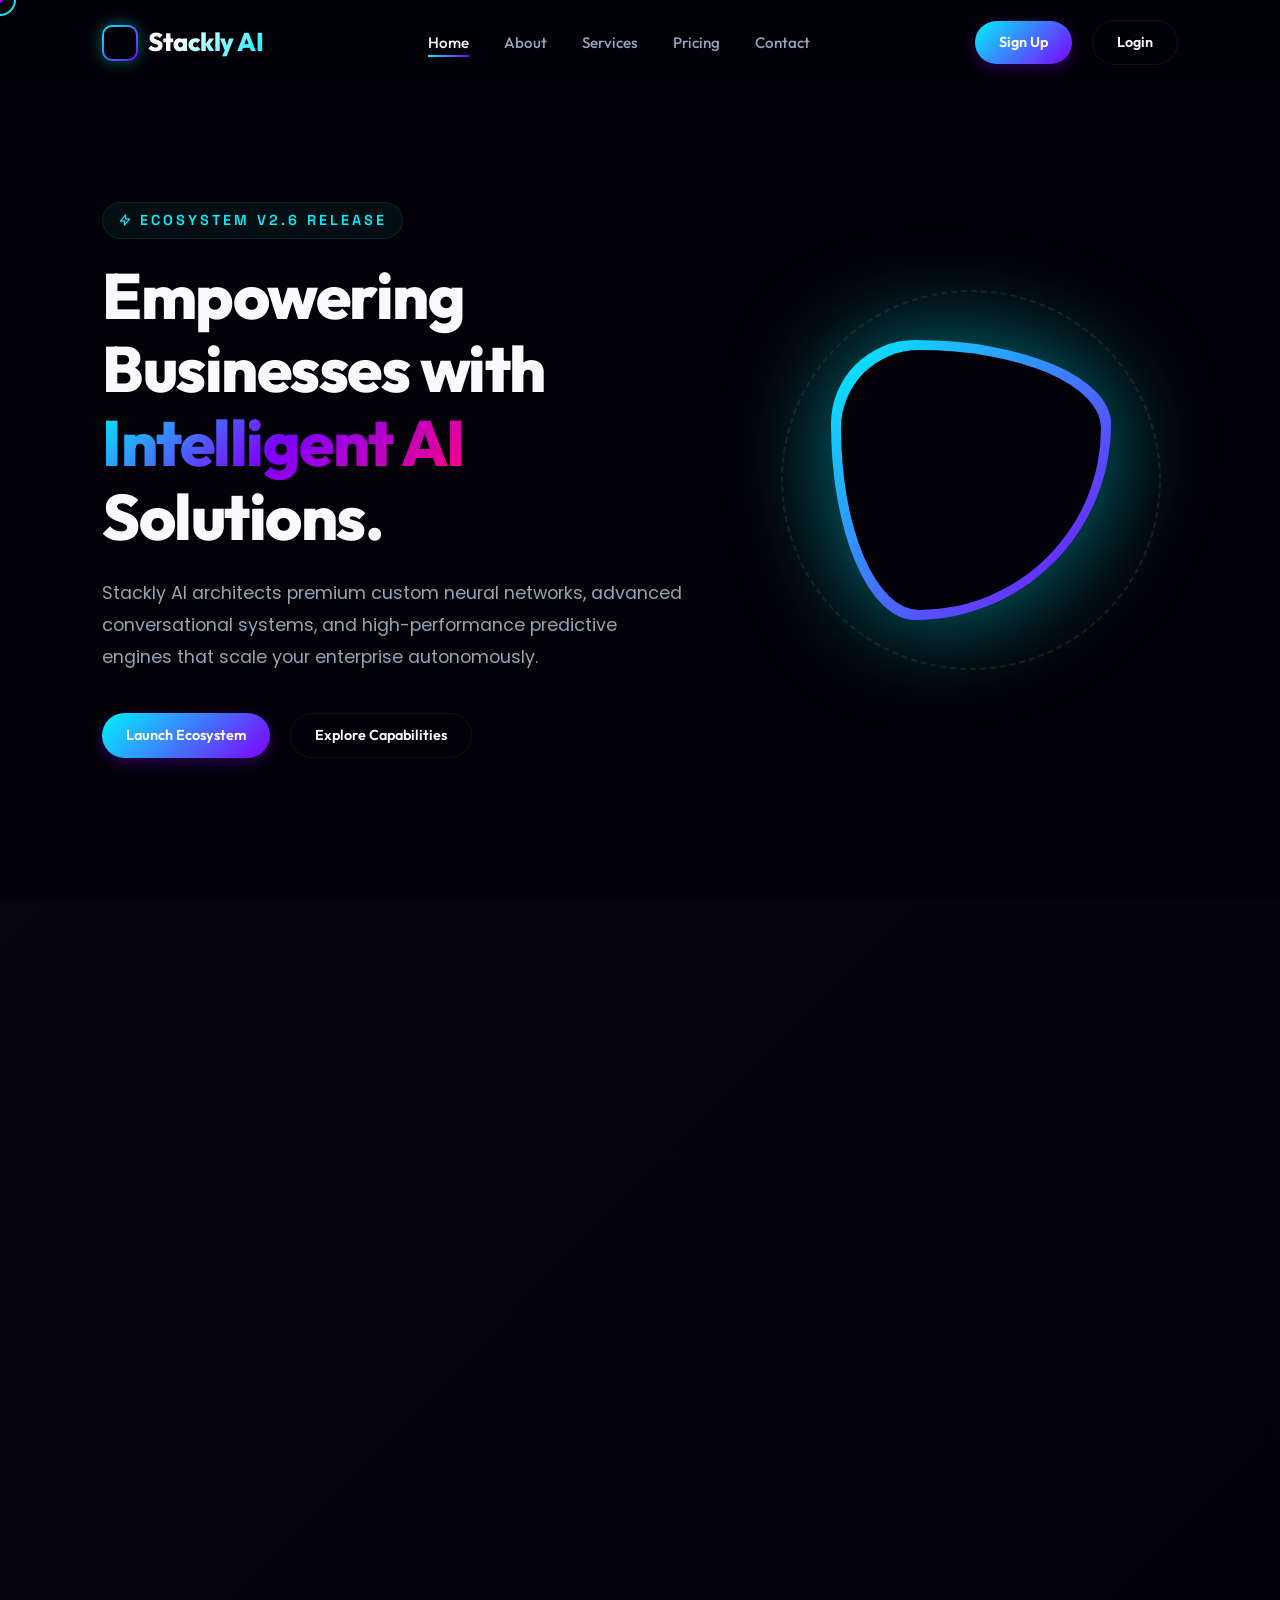
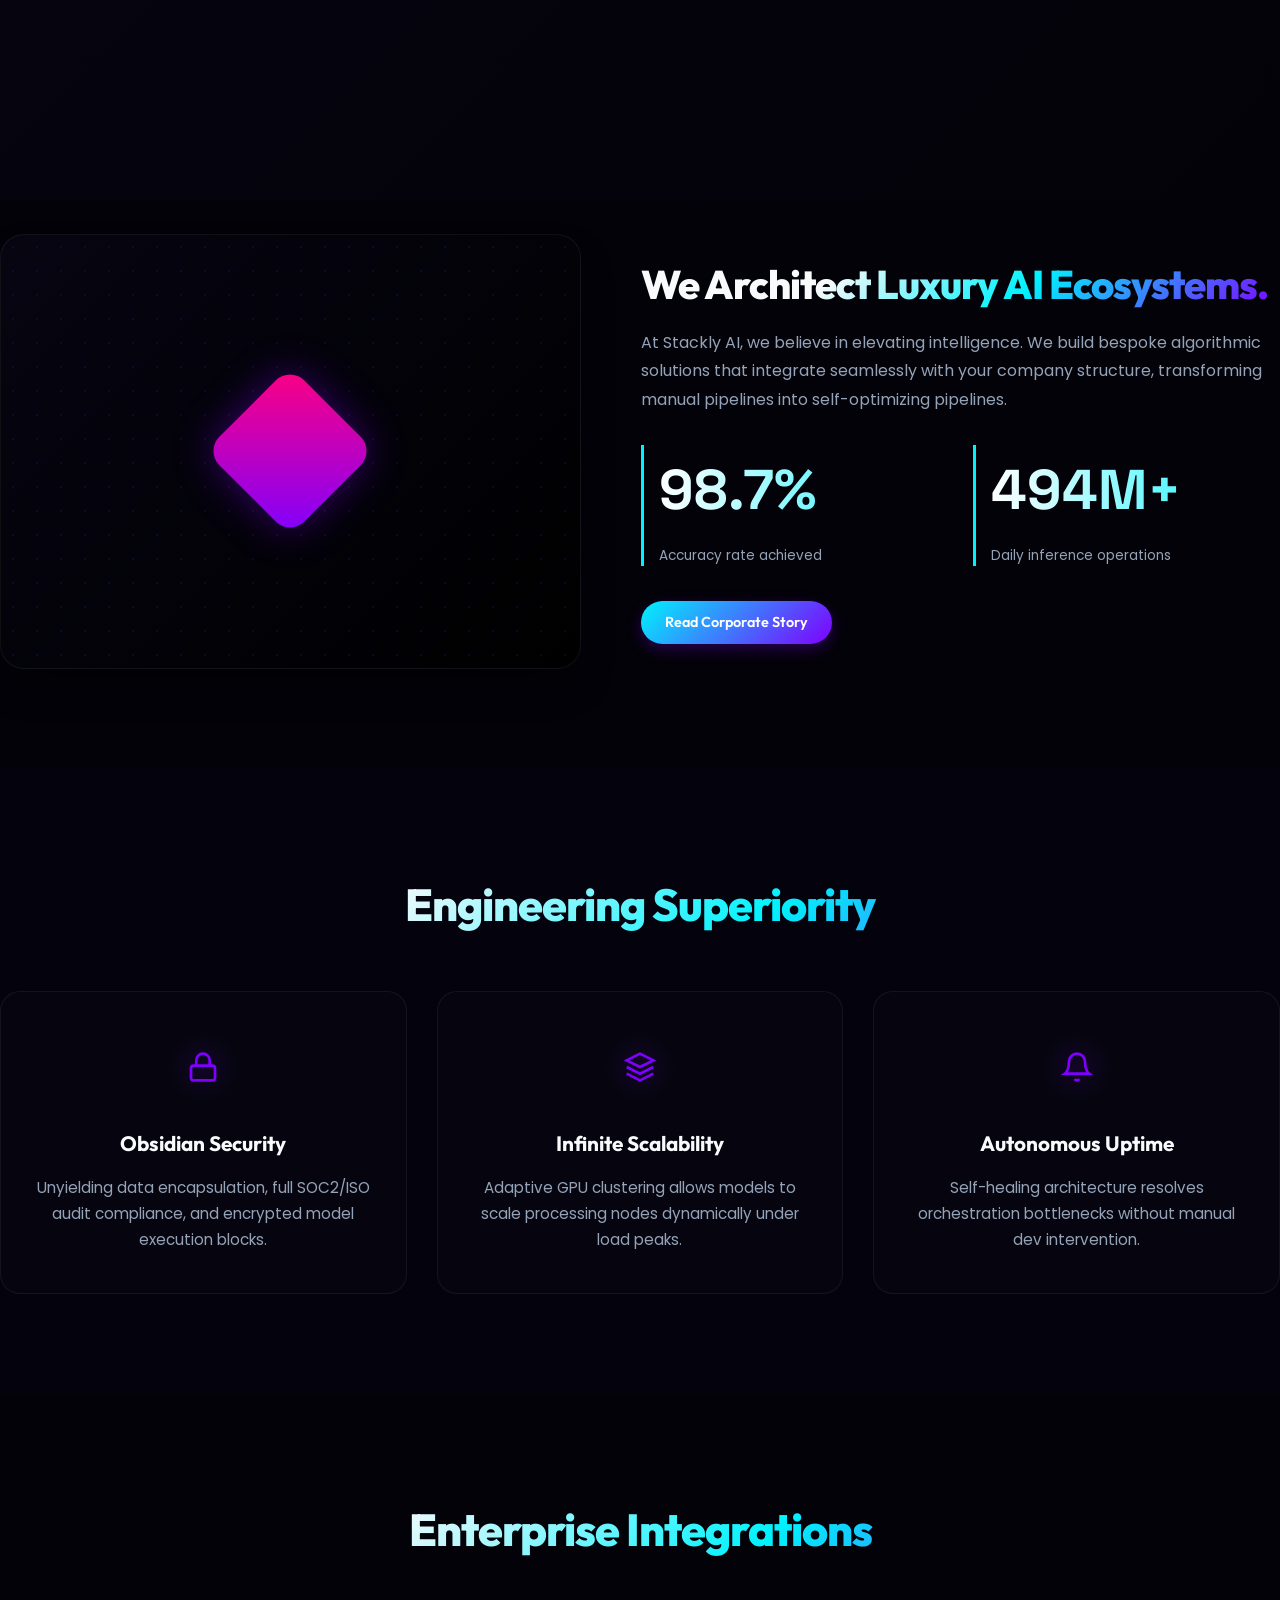
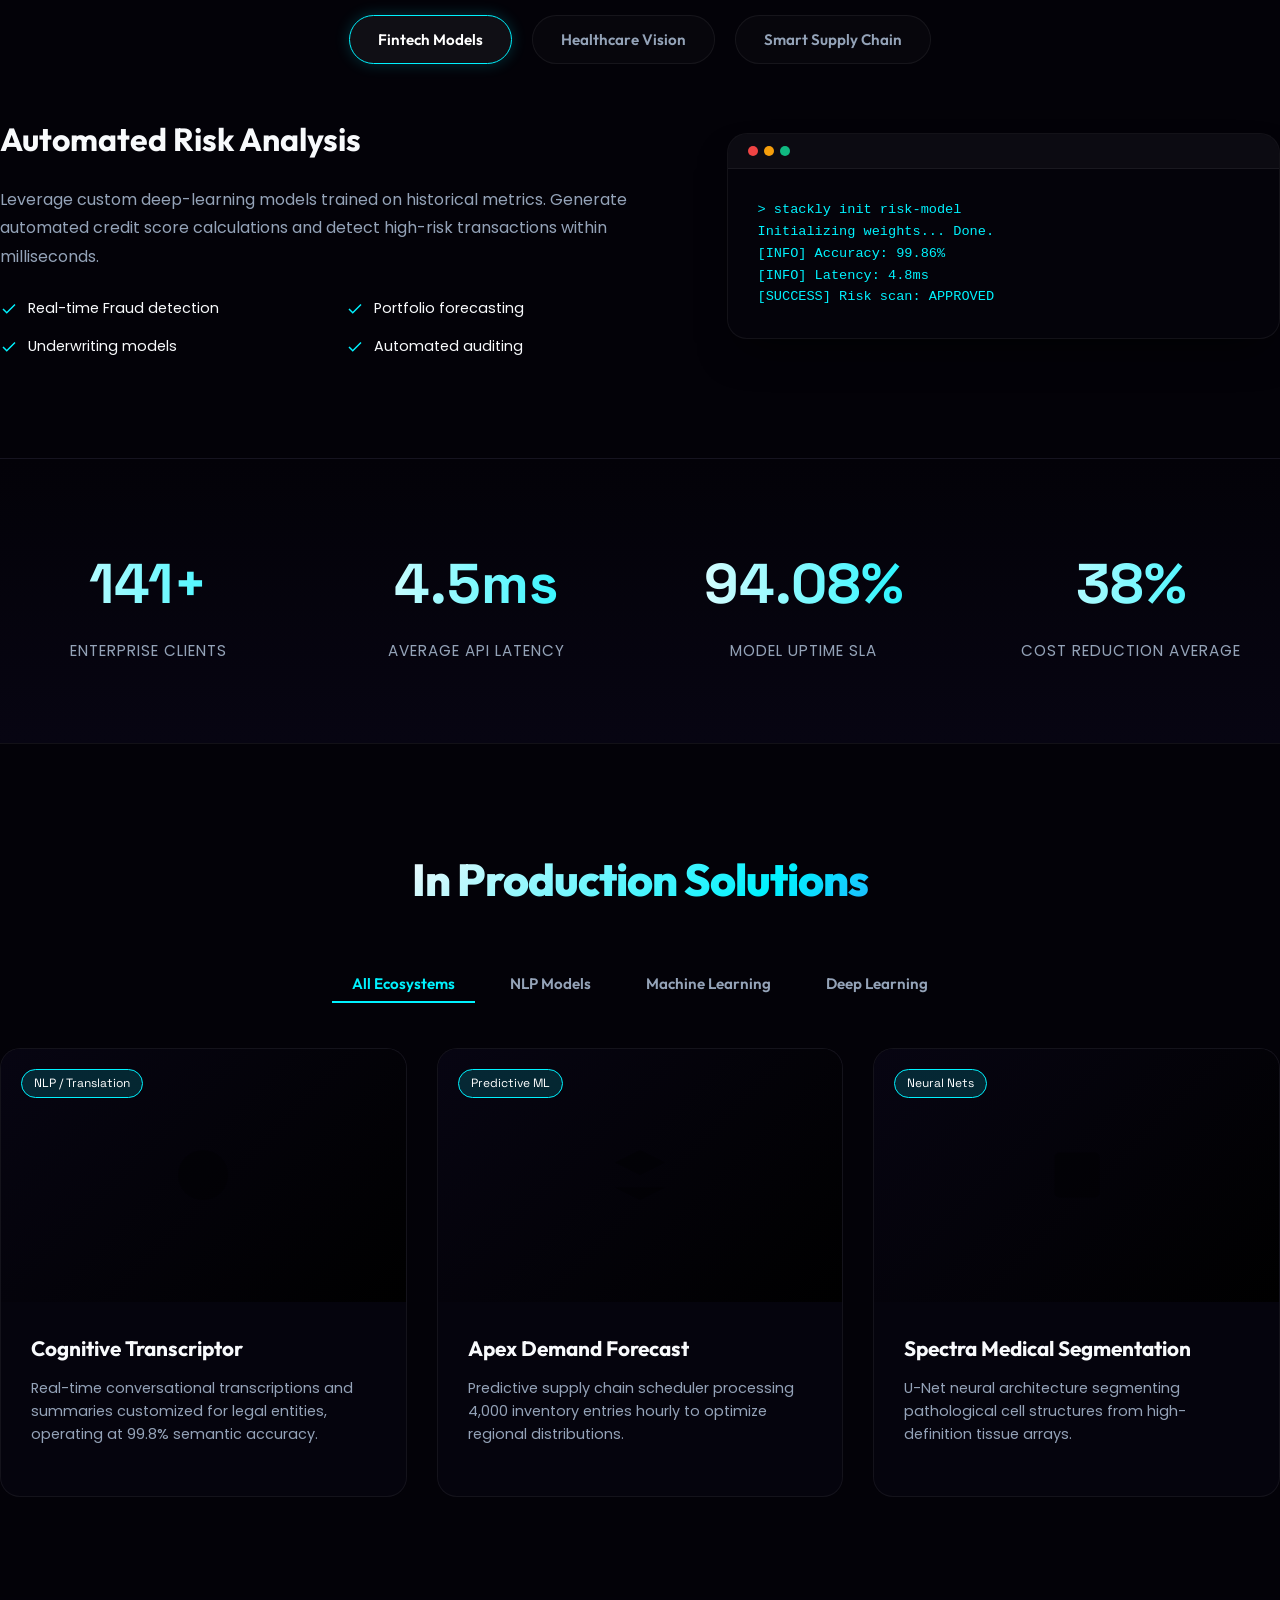
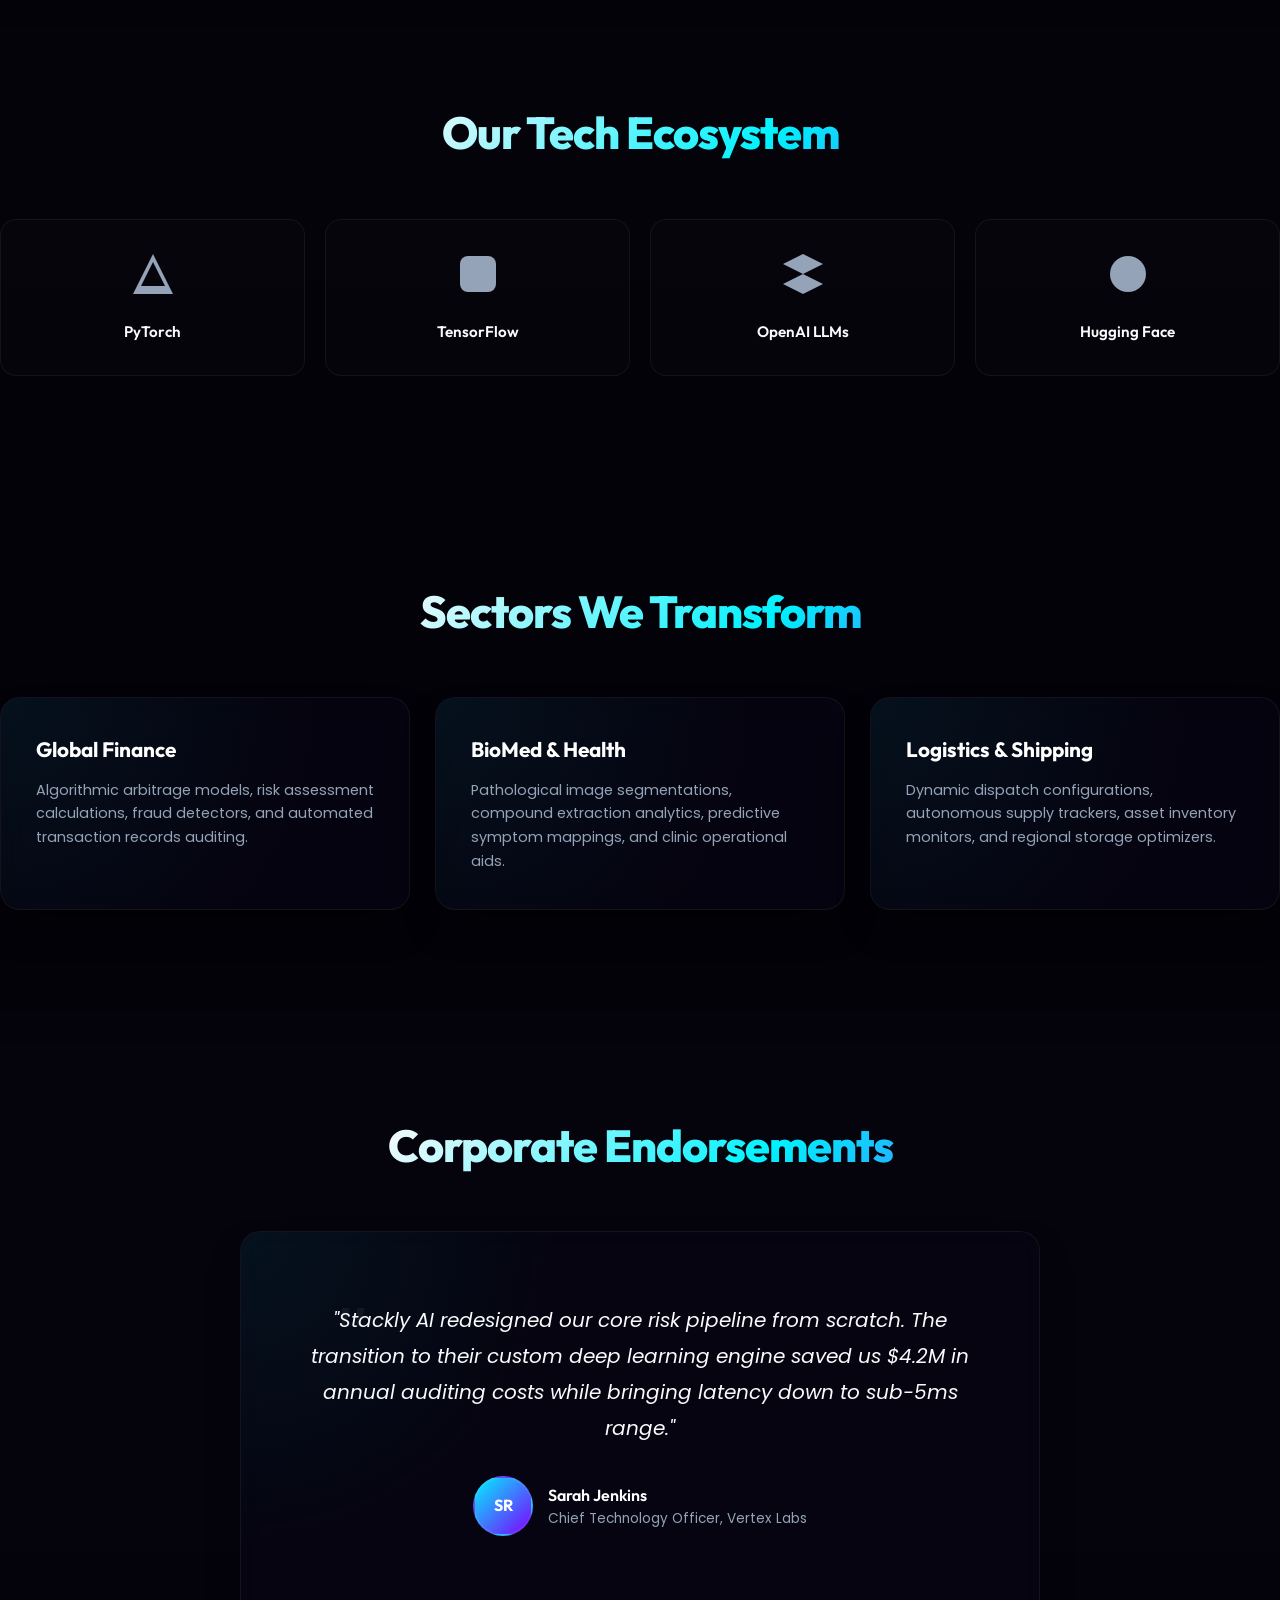
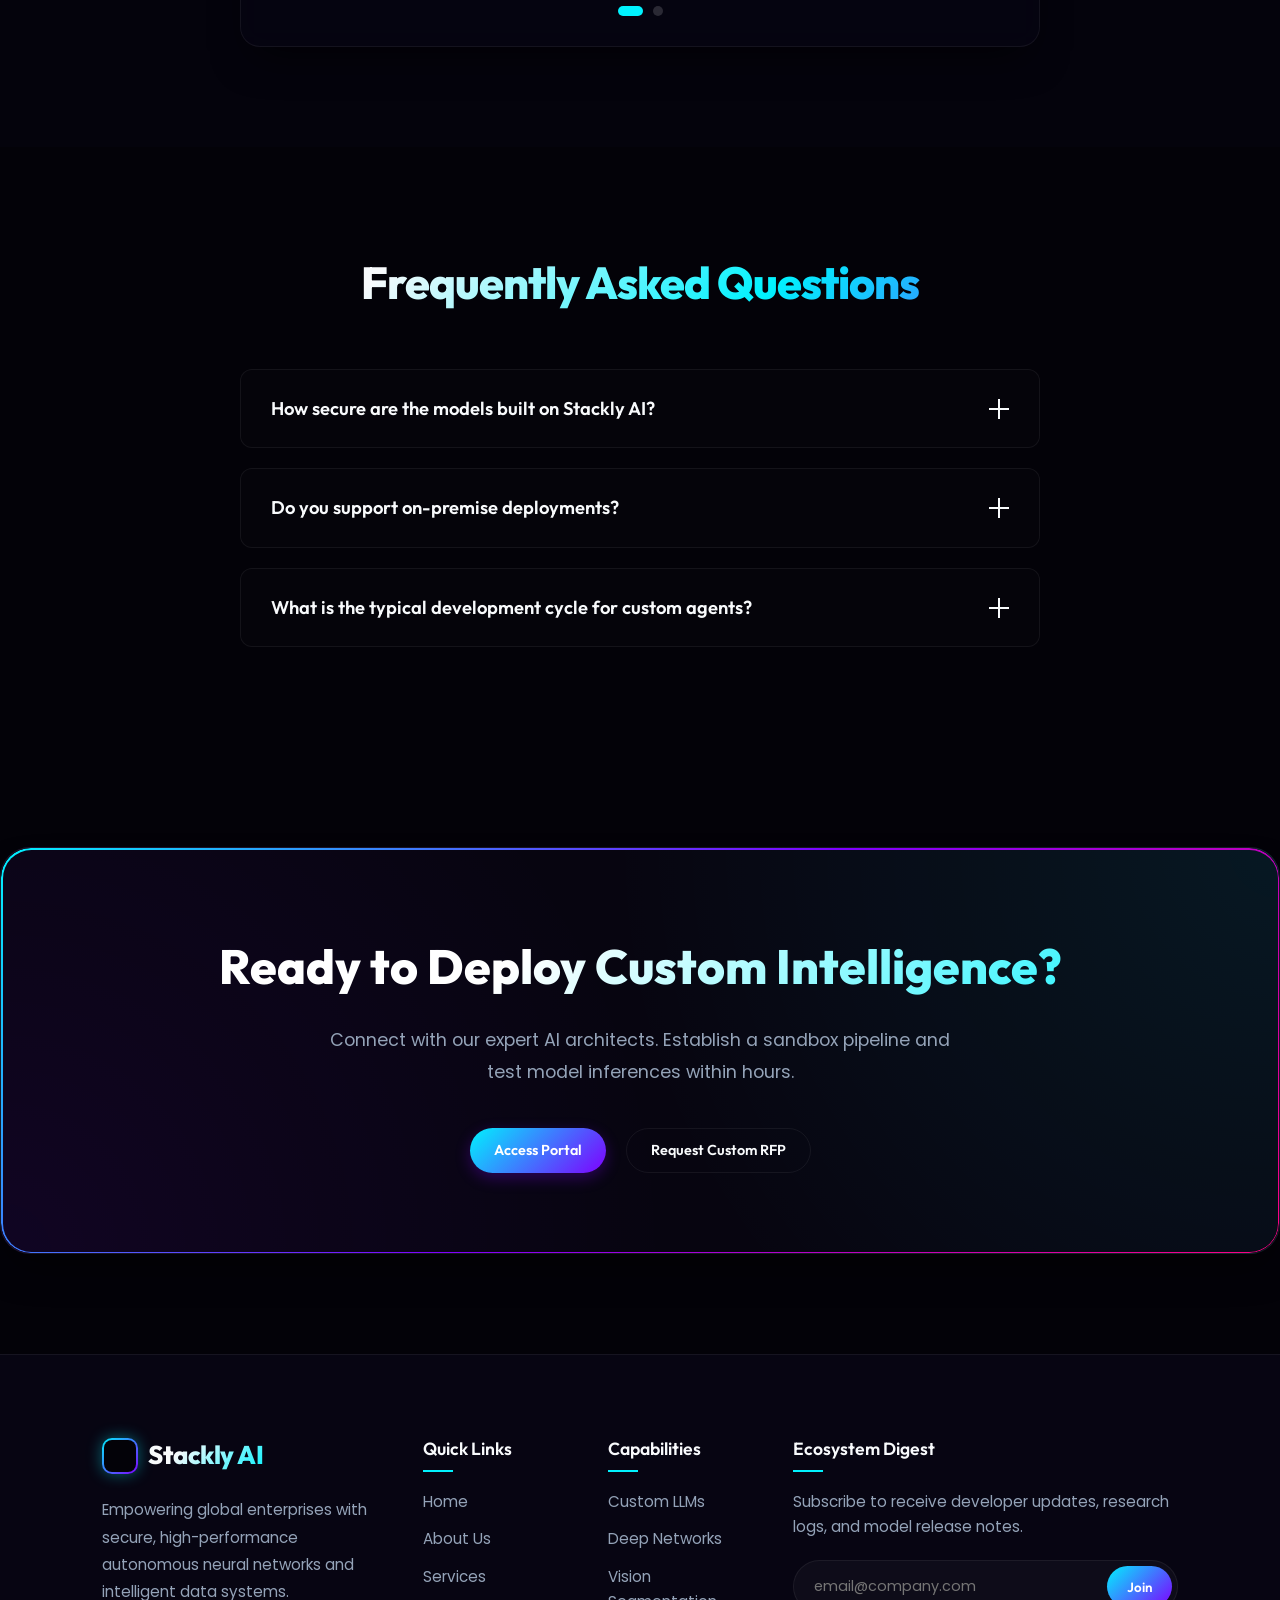
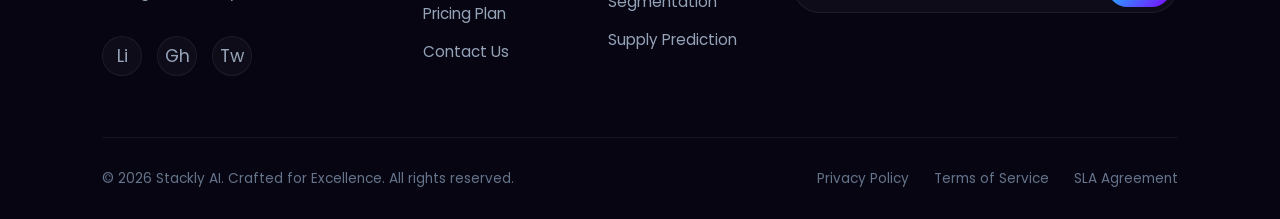
==== index.html @ 89d1e02f "first commit" ====
<!DOCTYPE html>
<html lang="en">
<head>
    <meta charset="UTF-8">
    <meta name="viewport" content="width=device-width, initial-scale=1.0">
    <title>Stackly AI | Empowering Businesses with Intelligent AI Solutions</title>
    
    <!-- SEO Optimization Meta Tags -->
    <meta name="description" content="Stackly AI is a world-class luxury AI agency delivering deep learning, custom chatbots, and neural network automations for modern enterprises.">
    <meta name="keywords" content="AI Agency, Machine Learning, Deep Learning, Natural Language Processing, Computer Vision, Stackly AI">
    <meta name="author" content="Stackly AI Team">
    
    <!-- Open Graph Metadata -->
    <meta property="og:title" content="Stackly AI | Premium AI Solutions">
    <meta property="og:description" content="Discover Awwwards-quality autonomous neural network automation and advanced predictive analytics.">
    <meta property="og:image" content="assets/webp/hero-bg.webp">
    <meta property="og:url" content="index.html">
    <meta property="og:type" content="website">

    <!-- Twitter Card Metadata -->
    <meta name="twitter:card" content="summary_large_image">
    <meta name="twitter:title" content="Stackly AI | Luxury AI Integrations">
    <meta name="twitter:description" content="Empowering Businesses with Intelligent AI Solutions.">
    
    <!-- Stylesheets -->
    <link rel="stylesheet" href="assets/css/global.css">
    <link rel="stylesheet" href="assets/css/home.css">
</head>
<body>

    <!-- Scroll Progress Indicator -->
    <div class="scroll-progress-bar"></div>

    <!-- Page Loading Animation Screen -->
    <div class="loader-wrapper">
        <div class="loader">
            <div class="loader-ring"></div>
            <div class="loader-ring"></div>
            <div class="loader-ring"></div>
        </div>
        <div class="loader-text">STACKLY.AI</div>
    </div>

    <!-- Page Transition Sliding Overlay -->
    <div class="page-transition-overlay"></div>

    <!-- Custom Glowing Cursor -->
    <div class="custom-cursor"></div>
    <div class="custom-cursor-dot"></div>

    <!-- Ambient particles backdrop -->
    <canvas id="particles-canvas"></canvas>
    <div class="bg-mesh">
        <div class="ambient-blob ambient-blob-1"></div>
        <div class="ambient-blob ambient-blob-2"></div>
        <div class="ambient-blob ambient-blob-3"></div>
    </div>

    <!-- Navigation Header -->
    <header class="navbar">
        <a href="index.html" class="nav-logo">
            <div class="logo-icon">
                <svg viewBox="0 0 24 24">
                    <path d="M12 2L2 7l10 5 10-5-10-5zM2 17l10 5 10-5M2 12l10 5 10-5"/>
                </svg>
            </div>
            <span>Stackly AI</span>
        </a>
        <button class="hamburger" aria-label="Toggle Navigation menu">
            <span></span><span></span><span></span><span></span>
        </button>
        <ul class="nav-links">
            <li><a href="index.html" class="active">Home</a></li>
            <li><a href="about.html">About</a></li>
            <li><a href="services.html">Services</a></li>
            <li><a href="pricing.html">Pricing</a></li>
            <li><a href="contact.html">Contact</a></li>
            <li class="nav-actions-mobile">
                <a href="signup.html" class="btn-premium glow">Sign Up</a>
                <a href="login.html" class="btn-premium ghost">Login</a>
            </li>
        </ul>
        <div class="nav-actions">
            <a href="signup.html" class="btn-premium glow">Sign Up</a>
            <a href="login.html" class="btn-premium ghost">Login</a>
        </div>
    </header>

    <!-- SECTION 1: HERO -->
    <section class="hero-section container-width" id="hero">
        <div class="hero-grid">
            <div class="hero-content reveal-left">
                <div class="hero-tagline">
                    <svg style="width: 14px; height: 14px;" fill="none" stroke="currentColor" viewBox="0 0 24 24"><path stroke-linecap="round" stroke-linejoin="round" stroke-width="2" d="M13 10V3L4 14h7v7l9-11h-7z"/></svg>
                    Ecosystem V2.6 Release
                </div>
                <h1 class="hero-title">
                    Empowering Businesses with <span>Intelligent AI</span> Solutions.
                </h1>
                <p class="hero-desc">
                    Stackly AI architects premium custom neural networks, advanced conversational systems, and high-performance predictive engines that scale your enterprise autonomously.
                </p>
                <div class="hero-btns">
                    <a href="signup.html" class="btn-premium glow">Launch Ecosystem</a>
                    <a href="services.html" class="btn-premium ghost">Explore Capabilities</a>
                </div>
            </div>
            <div class="hero-visual reveal-right">
                <div class="hero-glow-ring"></div>
                <div class="hero-crystal" data-tilt>
                    <div class="hero-crystal-inner">
                        <svg viewBox="0 0 24 24">
                            <path d="M12 2L2 7l10 5 10-5-10-5zM2 17l10 5 10-5M2 12l10 5 10-5"/>
                        </svg>
                    </div>
                </div>
            </div>
        </div>
    </section>

    <!-- SECTION 2: TRUSTED COMPANIES (INFINITE SCROLL MARQUEE) -->
    <section class="trusted-section">
        <div class="marquee-container">
            <div class="marquee-content">
                <!-- Logos Row 1 -->
                <div class="marquee-item"><svg viewBox="0 0 24 24"><path d="M12 2L2 22h20L12 2z"/></svg>Vertex Labs</div>
                <div class="marquee-item"><svg viewBox="0 0 24 24"><path d="M12 2L2 7l10 5 10-5-10-5z"/></svg>Apex Systems</div>
                <div class="marquee-item"><svg viewBox="0 0 24 24"><circle cx="12" cy="12" r="10"/></svg>Neural Link</div>
                <div class="marquee-item"><svg viewBox="0 0 24 24"><path d="M3 3h18v18H3V3z"/></svg>Aether Corp</div>
                <div class="marquee-item"><svg viewBox="0 0 24 24"><path d="M12 2l3.09 6.26L22 9.27l-5 4.87 1.18 6.88L12 17.77l-6.18 3.25L7 14.14 2 9.27l6.91-1.01L12 2z"/></svg>Chronos Group</div>
                <!-- Duplicate for seamless scrolling loop -->
                <div class="marquee-item"><svg viewBox="0 0 24 24"><path d="M12 2L2 22h20L12 2z"/></svg>Vertex Labs</div>
                <div class="marquee-item"><svg viewBox="0 0 24 24"><path d="M12 2L2 7l10 5 10-5-10-5z"/></svg>Apex Systems</div>
                <div class="marquee-item"><svg viewBox="0 0 24 24"><circle cx="12" cy="12" r="10"/></svg>Neural Link</div>
                <div class="marquee-item"><svg viewBox="0 0 24 24"><path d="M3 3h18v18H3V3z"/></svg>Aether Corp</div>
                <div class="marquee-item"><svg viewBox="0 0 24 24"><path d="M12 2l3.09 6.26L22 9.27l-5 4.87 1.18 6.88L12 17.77l-6.18 3.25L7 14.14 2 9.27l6.91-1.01L12 2z"/></svg>Chronos Group</div>
            </div>
        </div>
    </section>

    <!-- SECTION 3: AI SERVICES -->
    <section class="services-section container-width" id="services">
        <h2 class="section-title reveal">Key AI Capacities</h2>
        <div class="services-grid">
            
            <!-- Service 1 -->
            <div class="glass-card service-card reveal-left" data-tilt>
                <div>
                    <div class="service-icon">
                        <svg viewBox="0 0 24 24" width="24" height="24" fill="none" stroke="currentColor" stroke-width="2"><path d="M21 15a2 2 0 0 1-2 2H7l-4 4V5a2 2 0 0 1 2-2h14a2 2 0 0 1 2 2z"/></svg>
                    </div>
                    <h3>Autonomous Agents</h3>
                    <p>Conversational LLM bots customized for dynamic workflows, ticketing, sales pipelines, and active customer feedback matching.</p>
                </div>
                <a href="services.html" class="service-link">
                    Explore Chatbots
                    <svg fill="none" stroke="currentColor" viewBox="0 0 24 24"><path stroke-linecap="round" stroke-linejoin="round" stroke-width="2" d="M9 5l7 7-7 7"/></svg>
                </a>
            </div>

            <!-- Service 2 -->
            <div class="glass-card service-card reveal" data-tilt>
                <div>
                    <div class="service-icon">
                        <svg viewBox="0 0 24 24" width="24" height="24" fill="none" stroke="currentColor" stroke-width="2"><path d="M22 12h-4l-3 9L9 3l-3 9H2"/></svg>
                    </div>
                    <h3>Predictive Modeling</h3>
                    <p>Advanced regression models, classification networks, and tabular metrics processing to predict consumer trends and revenues.</p>
                </div>
                <a href="services.html" class="service-link">
                    Explore ML Systems
                    <svg fill="none" stroke="currentColor" viewBox="0 0 24 24"><path stroke-linecap="round" stroke-linejoin="round" stroke-width="2" d="M9 5l7 7-7 7"/></svg>
                </a>
            </div>

            <!-- Service 3 -->
            <div class="glass-card service-card reveal-right" data-tilt>
                <div>
                    <div class="service-icon">
                        <svg viewBox="0 0 24 24" width="24" height="24" fill="none" stroke="currentColor" stroke-width="2"><rect x="3" y="3" width="18" height="18" rx="2" ry="2"/><circle cx="8.5" cy="8.5" r="1.5"/><polyline points="21 15 16 10 5 21"/></svg>
                    </div>
                    <h3>Computer Vision</h3>
                    <p>Real-time visual node tracking, anomaly identification, safety monitoring, and facial analytics designed for cloud platforms.</p>
                </div>
                <a href="services.html" class="service-link">
                    Explore Vision
                    <svg fill="none" stroke="currentColor" viewBox="0 0 24 24"><path stroke-linecap="round" stroke-linejoin="round" stroke-width="2" d="M9 5l7 7-7 7"/></svg>
                </a>
            </div>

        </div>
    </section>

    <!-- SECTION 4: ABOUT PREVIEW -->
    <section class="about-preview container-width">
        <div class="about-preview-grid">
            <div class="preview-visual reveal-left">
                <div class="preview-mesh"></div>
                <div class="preview-object"></div>
            </div>
            <div class="about-content reveal-right">
                <h2 class="section-title" style="text-align: left; margin-bottom: 20px;">We Architect Luxury AI Ecosystems.</h2>
                <p>
                    At Stackly AI, we believe in elevating intelligence. We build bespoke algorithmic solutions that integrate seamlessly with your company structure, transforming manual pipelines into self-optimizing pipelines.
                </p>
                
                <div class="metrics-list">
                    <div class="metric-item">
                        <div class="metric-num stat-number" data-target="99.8" data-decimals="1" data-suffix="%">0.0%</div>
                        <div class="metric-lbl">Accuracy rate achieved</div>
                    </div>
                    <div class="metric-item">
                        <div class="metric-num stat-number" data-target="500" data-suffix="M+">0M+</div>
                        <div class="metric-lbl">Daily inference operations</div>
                    </div>
                </div>

                <a href="about.html" class="btn-premium glow">Read Corporate Story</a>
            </div>
        </div>
    </section>

    <!-- SECTION 5: WHY CHOOSE US -->
    <section class="choose-section container-width">
        <h2 class="section-title reveal">Engineering Superiority</h2>
        <div class="choose-grid">
            
            <div class="choose-card reveal-left">
                <div class="choose-card-icon">
                    <svg viewBox="0 0 24 24" fill="none" stroke="currentColor" stroke-width="2"><rect x="3" y="11" width="18" height="11" rx="2" ry="2"/><path d="M7 11V7a5 5 0 0 1 10 0v4"/></svg>
                </div>
                <h3>Obsidian Security</h3>
                <p>Unyielding data encapsulation, full SOC2/ISO audit compliance, and encrypted model execution blocks.</p>
            </div>

            <div class="choose-card reveal">
                <div class="choose-card-icon">
                    <svg viewBox="0 0 24 24" fill="none" stroke="currentColor" stroke-width="2"><polygon points="12 2 2 7 12 12 22 7 12 2"/><polyline points="2 17 12 22 22 17"/><polyline points="2 12 12 17 22 12"/></svg>
                </div>
                <h3>Infinite Scalability</h3>
                <p>Adaptive GPU clustering allows models to scale processing nodes dynamically under load peaks.</p>
            </div>

            <div class="choose-card reveal-right">
                <div class="choose-card-icon">
                    <svg viewBox="0 0 24 24" fill="none" stroke="currentColor" stroke-width="2"><path d="M18 8A6 6 0 0 0 6 8c0 7-3 9-3 9h18s-3-2-3-9"/><path d="M13.73 21a2 2 0 0 1-3.46 0"/></svg>
                </div>
                <h3>Autonomous Uptime</h3>
                <p>Self-healing architecture resolves orchestration bottlenecks without manual dev intervention.</p>
            </div>

        </div>
    </section>

    <!-- SECTION 6: AI SOLUTIONS (TABS SWITCHER) -->
    <section class="solutions-section container-width">
        <h2 class="section-title reveal">Enterprise Integrations</h2>
        
        <!-- Tab navigation -->
        <div class="tab-nav reveal">
            <button class="tab-btn active" data-tab="fintech">Fintech Models</button>
            <button class="tab-btn" data-tab="health">Healthcare Vision</button>
            <button class="tab-btn" data-tab="logistics">Smart Supply Chain</button>
        </div>

        <!-- Tab 1: Fintech -->
        <div class="tab-content active" id="fintech">
            <div class="solution-layout">
                <div class="solution-details reveal-left">
                    <h3>Automated Risk Analysis</h3>
                    <p>Leverage custom deep-learning models trained on historical metrics. Generate automated credit score calculations and detect high-risk transactions within milliseconds.</p>
                    <ul class="solution-features">
                        <li><svg viewBox="0 0 24 24" fill="none" stroke="currentColor" stroke-width="2"><polyline points="20 6 9 17 4 12"/></svg>Real-time Fraud detection</li>
                        <li><svg viewBox="0 0 24 24" fill="none" stroke="currentColor" stroke-width="2"><polyline points="20 6 9 17 4 12"/></svg>Portfolio forecasting</li>
                        <li><svg viewBox="0 0 24 24" fill="none" stroke="currentColor" stroke-width="2"><polyline points="20 6 9 17 4 12"/></svg>Underwriting models</li>
                        <li><svg viewBox="0 0 24 24" fill="none" stroke="currentColor" stroke-width="2"><polyline points="20 6 9 17 4 12"/></svg>Automated auditing</li>
                    </ul>
                </div>
                <div class="solution-demo-preview reveal-right">
                    <div class="demo-header">
                        <span class="demo-dot"></span><span class="demo-dot"></span><span class="demo-dot"></span>
                    </div>
                    <div class="demo-body">
                        <pre><code>> stackly init risk-model
Initializing weights... Done.
[INFO] Accuracy: 99.86%
[INFO] Latency: 4.8ms
[SUCCESS] Risk scan: APPROVED</code></pre>
                    </div>
                </div>
            </div>
        </div>

        <!-- Tab 2: Health -->
        <div class="tab-content" id="health">
            <div class="solution-layout">
                <div class="solution-details">
                    <h3>Visual Diagnostics Support</h3>
                    <p>Train deep CNN architectures on radiology and pathology imaging. Identify anomalous tissue patterns with high precision rates to support diagnostic processes.</p>
                    <ul class="solution-features">
                        <li><svg viewBox="0 0 24 24" fill="none" stroke="currentColor" stroke-width="2"><polyline points="20 6 9 17 4 12"/></svg>CT/MRI segmentation</li>
                        <li><svg viewBox="0 0 24 24" fill="none" stroke="currentColor" stroke-width="2"><polyline points="20 6 9 17 4 12"/></svg>Cell abnormality tracking</li>
                        <li><svg viewBox="0 0 24 24" fill="none" stroke="currentColor" stroke-width="2"><polyline points="20 6 9 17 4 12"/></svg>HIPAA compliant logs</li>
                        <li><svg viewBox="0 0 24 24" fill="none" stroke="currentColor" stroke-width="2"><polyline points="20 6 9 17 4 12"/></svg>Zero-latency cloud classification</li>
                    </ul>
                </div>
                <div class="solution-demo-preview">
                    <div class="demo-header">
                        <span class="demo-dot"></span><span class="demo-dot"></span><span class="demo-dot"></span>
                    </div>
                    <div class="demo-body">
                        <pre><code>> stackly analyze /mri_scan_012.webp
Loading image tensors... Done.
Object segment: CORTICAL_TISSUE
Confidence value: 99.91%
Classification: NORMAL</code></pre>
                    </div>
                </div>
            </div>
        </div>

        <!-- Tab 3: Logistics -->
        <div class="tab-content" id="logistics">
            <div class="solution-layout">
                <div class="solution-details">
                    <h3>Predictive Stock Orchestration</h3>
                    <p>Integrate historical shipments, global traffic updates, and warehouse availability indices to dynamically optimize dispatch routes and stock distributions.</p>
                    <ul class="solution-features">
                        <li><svg viewBox="0 0 24 24" fill="none" stroke="currentColor" stroke-width="2"><polyline points="20 6 9 17 4 12"/></svg>Route optimization</li>
                        <li><svg viewBox="0 0 24 24" fill="none" stroke="currentColor" stroke-width="2"><polyline points="20 6 9 17 4 12"/></svg>Inventory forecasting</li>
                        <li><svg viewBox="0 0 24 24" fill="none" stroke="currentColor" stroke-width="2"><polyline points="20 6 9 17 4 12"/></svg>Fleet metrics monitoring</li>
                        <li><svg viewBox="0 0 24 24" fill="none" stroke="currentColor" stroke-width="2"><polyline points="20 6 9 17 4 12"/></svg>Dynamic pricing integrations</li>
                    </ul>
                </div>
                <div class="solution-demo-preview">
                    <div class="demo-header">
                        <span class="demo-dot"></span><span class="demo-dot"></span><span class="demo-dot"></span>
                    </div>
                    <div class="demo-body">
                        <pre><code>> stackly calculate route-efficiency
Node count: 4,500 coordinates
Alternative routes found: 18
Optimized route: ROUTE_GREEN
Delivery cost delta: -18.4%</code></pre>
                    </div>
                </div>
            </div>
        </div>

    </section>

    <!-- SECTION 7: STATISTICS -->
    <section class="stats-section container-width">
        <div class="stats-grid">
            <div>
                <div class="stat-number" data-target="150" data-suffix="+">0+</div>
                <div class="stat-label">Enterprise Clients</div>
            </div>
            <div>
                <div class="stat-number" data-target="4.8" data-decimals="1" data-suffix="ms">0.0ms</div>
                <div class="stat-label">Average API Latency</div>
            </div>
            <div>
                <div class="stat-number" data-target="99.99" data-decimals="2" data-suffix="%">0.00%</div>
                <div class="stat-label">Model Uptime SLA</div>
            </div>
            <div>
                <div class="stat-number" data-target="40" data-suffix="%">0%</div>
                <div class="stat-label">Cost Reduction Average</div>
            </div>
        </div>
    </section>

    <!-- SECTION 8: FEATURED PROJECTS -->
    <section class="projects-section container-width">
        <h2 class="section-title reveal">In Production Solutions</h2>
        
        <!-- Filter bar -->
        <div class="project-filter-nav reveal">
            <button class="filter-btn active" data-filter="all">All Ecosystems</button>
            <button class="filter-btn" data-filter="nlp">NLP Models</button>
            <button class="filter-btn" data-filter="ml">Machine Learning</button>
            <button class="filter-btn" data-filter="deep">Deep Learning</button>
        </div>

        <div class="projects-grid">
            
            <!-- Project 1 -->
            <div class="project-card reveal-left" data-category="nlp">
                <div class="project-img-wrapper">
                    <span class="project-tag">NLP / Translation</span>
                    <svg class="project-img-placeholder" viewBox="0 0 24 24"><circle cx="12" cy="12" r="10"/><path d="M12 2v20M2 12h20"/></svg>
                </div>
                <div class="project-details">
                    <h3>Cognitive Transcriptor</h3>
                    <p>Real-time conversational transcriptions and summaries customized for legal entities, operating at 99.8% semantic accuracy.</p>
                </div>
            </div>

            <!-- Project 2 -->
            <div class="project-card reveal" data-category="ml">
                <div class="project-img-wrapper">
                    <span class="project-tag">Predictive ML</span>
                    <svg class="project-img-placeholder" viewBox="0 0 24 24"><polygon points="12 2 2 7 12 12 22 7 12 2"/><polyline points="2 17 12 22 22 17"/></svg>
                </div>
                <div class="project-details">
                    <h3>Apex Demand Forecast</h3>
                    <p>Predictive supply chain scheduler processing 4,000 inventory entries hourly to optimize regional distributions.</p>
                </div>
            </div>

            <!-- Project 3 -->
            <div class="project-card reveal-right" data-category="deep">
                <div class="project-img-wrapper">
                    <span class="project-tag">Neural Nets</span>
                    <svg class="project-img-placeholder" viewBox="0 0 24 24"><rect x="3" y="3" width="18" height="18" rx="2"/><path d="M9 17v-5M15 17V7"/></svg>
                </div>
                <div class="project-details">
                    <h3>Spectra Medical Segmentation</h3>
                    <p>U-Net neural architecture segmenting pathological cell structures from high-definition tissue arrays.</p>
                </div>
            </div>

        </div>
    </section>

    <!-- SECTION 9: AI TECHNOLOGIES -->
    <section class="tech-section container-width">
        <h2 class="section-title reveal">Our Tech Ecosystem</h2>
        <div class="tech-grid">
            
            <div class="tech-card reveal">
                <!-- SVG Icon PyTorch -->
                <svg viewBox="0 0 24 24"><path d="M12 2L2 22h20L12 2zm0 4l6 12H6L12 6z"/></svg>
                <span>PyTorch</span>
            </div>

            <div class="tech-card reveal">
                <!-- SVG Icon TensorFlow -->
                <svg viewBox="0 0 24 24"><rect x="3" y="3" width="18" height="18" rx="4"/><circle cx="12" cy="12" r="4"/></svg>
                <span>TensorFlow</span>
            </div>

            <div class="tech-card reveal">
                <!-- SVG Icon OpenAI -->
                <svg viewBox="0 0 24 24"><path d="M12 2L2 7l10 5 10-5-10-5zm0 10l-10 5 10 5 10-5-10-5z"/></svg>
                <span>OpenAI LLMs</span>
            </div>

            <div class="tech-card reveal">
                <!-- SVG Icon Hugging Face -->
                <svg viewBox="0 0 24 24"><path d="M12 21a9 9 0 0 1-9-9 9 9 0 0 1 9-9 9 9 0 0 1 9 9 9 9 0 0 1-9 9z"/></svg>
                <span>Hugging Face</span>
            </div>

        </div>
    </section>

    <!-- SECTION 10: INDUSTRIES -->
    <section class="industries-section container-width">
        <h2 class="section-title reveal">Sectors We Transform</h2>
        <div class="industries-grid">
            
            <div class="glass-card industry-card reveal-left">
                <h3>Global Finance</h3>
                <p>Algorithmic arbitrage models, risk assessment calculations, fraud detectors, and automated transaction records auditing.</p>
            </div>

            <div class="glass-card industry-card reveal">
                <h3>BioMed & Health</h3>
                <p>Pathological image segmentations, compound extraction analytics, predictive symptom mappings, and clinic operational aids.</p>
            </div>

            <div class="glass-card industry-card reveal-right">
                <h3>Logistics & Shipping</h3>
                <p>Dynamic dispatch configurations, autonomous supply trackers, asset inventory monitors, and regional storage optimizers.</p>
            </div>

        </div>
    </section>

    <!-- SECTION 11: TESTIMONIALS (SLIDER) -->
    <section class="testimonials-section container-width">
        <h2 class="section-title reveal">Corporate Endorsements</h2>
        <div class="testimonial-carousel glass-card reveal">
            <div class="testimonial-track">
                
                <!-- Slide 1 -->
                <div class="testimonial-slide">
                    <p class="testimonial-quote">
                        "Stackly AI redesigned our core risk pipeline from scratch. The transition to their custom deep learning engine saved us $4.2M in annual auditing costs while bringing latency down to sub-5ms range."
                    </p>
                    <div class="author-info">
                        <div class="author-img">SR</div>
                        <div class="author-meta">
                            <h4>Sarah Jenkins</h4>
                            <span>Chief Technology Officer, Vertex Labs</span>
                        </div>
                    </div>
                </div>

                <!-- Slide 2 -->
                <div class="testimonial-slide">
                    <p class="testimonial-quote">
                        "The autonomous conversational agents built by Stackly AI resolved 80% of incoming customer inquiries on day one. Our support coordinators now only handle highly complex technical tickets."
                    </p>
                    <div class="author-info">
                        <div class="author-img">MT</div>
                        <div class="author-meta">
                            <h4>Marcus Vance</h4>
                            <span>VP Operations, Chronos Group</span>
                        </div>
                    </div>
                </div>

            </div>
            
            <!-- Dots navigation -->
            <div class="carousel-dots"></div>
        </div>
    </section>

    <!-- SECTION 12: FAQ (ACCORDION) -->
    <section class="faq-section container-width">
        <h2 class="section-title reveal">Frequently Asked Questions</h2>
        <div class="faq-list reveal">
            
            <!-- FAQ 1 -->
            <div class="faq-item">
                <div class="faq-header">
                    <h3>How secure are the models built on Stackly AI?</h3>
                    <div class="faq-icon"></div>
                </div>
                <div class="faq-body">
                    <p>All neural network deployments are encrypted at rest and in transit. We conform strictly to SOC2 Type II, ISO 27001, and HIPAA compliance frameworks, ensuring absolute data isolation for enterprise models.</p>
                </div>
            </div>

            <!-- FAQ 2 -->
            <div class="faq-item">
                <div class="faq-header">
                    <h3>Do you support on-premise deployments?</h3>
                    <div class="faq-icon"></div>
                </div>
                <div class="faq-body">
                    <p>Yes. Depending on scale requirements, our engineers deploy containerized models directly onto your secure local private clusters (e.g., using Kubernetes configurations) or orchestrate hybrid models using secure cloud platforms.</p>
                </div>
            </div>

            <!-- FAQ 3 -->
            <div class="faq-item">
                <div class="faq-header">
                    <h3>What is the typical development cycle for custom agents?</h3>
                    <div class="faq-icon"></div>
                </div>
                <div class="faq-body">
                    <p>A standard custom model development cycle takes between 4 to 8 weeks, covering feasibility analysis, data pipeline setup, weights training, and integration validation before pushing to production.</p>
                </div>
            </div>

        </div>
    </section>

    <!-- SECTION 13: CTA / PRE-FOOTER -->
    <section class="cta-section container-width">
        <div class="cta-banner reveal-zoom">
            <h2>Ready to Deploy Custom Intelligence?</h2>
            <p>Connect with our expert AI architects. Establish a sandbox pipeline and test model inferences within hours.</p>
            <div class="hero-btns" style="justify-content: center;">
                <a href="signup.html" class="btn-premium glow">Access Portal</a>
                <a href="contact.html" class="btn-premium ghost">Request Custom RFP</a>
            </div>
        </div>
    </section>

    <!-- Footer Area -->
    <footer class="footer">
        <div class="footer-grid">
            <div class="footer-brand">
                <a href="index.html" class="nav-logo">
                    <div class="logo-icon">
                        <svg viewBox="0 0 24 24"><path d="M12 2L2 7l10 5 10-5-10-5zM2 17l10 5 10-5M2 12l10 5 10-5"/></svg>
                    </div>
                    <span>Stackly AI</span>
                </a>
                <p>Empowering global enterprises with secure, high-performance autonomous neural networks and intelligent data systems.</p>
                <div class="footer-socials">
                    <a href="#" class="social-icon">Li</a>
                    <a href="#" class="social-icon">Gh</a>
                    <a href="#" class="social-icon">Tw</a>
                </div>
            </div>
            
            <div class="footer-col">
                <h4>Quick Links</h4>
                <ul class="footer-links">
                    <li><a href="index.html">Home</a></li>
                    <li><a href="about.html">About Us</a></li>
                    <li><a href="services.html">Services</a></li>
                    <li><a href="pricing.html">Pricing Plan</a></li>
                    <li><a href="contact.html">Contact Us</a></li>
                </ul>
            </div>

            <div class="footer-col">
                <h4>Capabilities</h4>
                <ul class="footer-links">
                    <li><a href="services.html">Custom LLMs</a></li>
                    <li><a href="services.html">Deep Networks</a></li>
                    <li><a href="services.html">Vision Segmentation</a></li>
                    <li><a href="services.html">Supply Prediction</a></li>
                </ul>
            </div>

            <div class="footer-col footer-newsletter">
                <h4>Ecosystem Digest</h4>
                <p>Subscribe to receive developer updates, research logs, and model release notes.</p>
                <form class="newsletter-form" onsubmit="event.preventDefault(); window.showToast('Subscribed to newsletter!', 'success'); this.reset();">
                    <input type="email" placeholder="email@company.com" required>
                    <button type="submit">Join</button>
                </form>
            </div>
        </div>
        
        <div class="footer-bottom">
            <p>&copy; 2026 Stackly AI. Crafted for Excellence. All rights reserved.</p>
            <div class="footer-bottom-links">
                <a href="#">Privacy Policy</a>
                <a href="#">Terms of Service</a>
                <a href="#">SLA Agreement</a>
            </div>
        </div>
    </footer>

    <!-- Back to Top Button -->
    <a href="#" class="back-to-top">
        <svg style="width: 20px; height: 20px;" fill="none" stroke="currentColor" viewBox="0 0 24 24"><path stroke-linecap="round" stroke-linejoin="round" stroke-width="2" d="M5 10l7-7m0 0l7 7m-7-7v18"/></svg>
    </a>

    <!-- Core Scripts -->
    <script src="assets/js/global.js"></script>
    <script src="assets/js/home.js"></script>
</body>
</html>
---- assets/css/global.css ----
/* ==========================================================================
   STACKLY AI - GLOBAL STYLESHEET
   ========================================================================== */

/* --------------------------------------------------------------------------
   1. VARIABLES & FONTS
   -------------------------------------------------------------------------- */
@import url('https://fonts.googleapis.com/css2?family=Outfit:wght@300;400;500;600;700;800&family=Poppins:wght@200;300;400;500;600;700&family=Space+Grotesk:wght@300;400;500;600;700&display=swap');

:root {
    --bg-dark: #030208;
    --bg-deep: #070512;
    --bg-card: rgba(8, 6, 20, 0.6);
    --border-glass: rgba(255, 255, 255, 0.06);
    --border-glow: rgba(0, 242, 254, 0.3);
    
    --accent-cyan: #00f2fe;
    --accent-purple: #7f00ff;
    --accent-blue: #4facfe;
    --accent-pink: #ff007f;
    --accent-violet: #8b5cf6;
    
    --text-primary: #f8fafc;
    --text-secondary: #94a3b8;
    --text-muted: #64748b;
    
    --font-heading: 'Outfit', 'Poppins', sans-serif;
    --font-body: 'Poppins', sans-serif;
    --font-mono: 'Space Grotesk', monospace;
    
    --transition-smooth: all 0.4s cubic-bezier(0.16, 1, 0.3, 1);
    --transition-fast: all 0.2s ease;
    
    --shadow-premium: 0 20px 40px -15px rgba(0, 0, 0, 0.7);
    --shadow-glow: 0 0 20px rgba(127, 0, 255, 0.2);
}

/* Light Mode Override (if user toggles) */
[data-theme="light"] {
    --bg-dark: #f8fafc;
    --bg-deep: #f1f5f9;
    --bg-card: rgba(255, 255, 255, 0.7);
    --border-glass: rgba(15, 23, 42, 0.08);
    --border-glow: rgba(127, 0, 255, 0.15);
    
    --text-primary: #0f172a;
    --text-secondary: #475569;
    --text-muted: #94a3b8;
}

/* --------------------------------------------------------------------------
   2. RESET & BASE STYLES
   -------------------------------------------------------------------------- */
* {
    margin: 0;
    padding: 0;
    box-sizing: border-box;
    cursor: none; /* Hide default cursor for custom cursor experience */
}

@media (max-width: 992px) {
    * {
        cursor: auto; /* Fallback for touch devices */
    }
}

html {
    scroll-behavior: smooth;
    overflow-x: hidden;
    font-size: 16px;
    background: var(--bg-dark);
}

body {
    background-color: var(--bg-dark);
    color: var(--text-primary);
    font-family: var(--font-body);
    line-height: 1.6;
    overflow-x: hidden;
    -webkit-font-smoothing: antialiased;
    transition: background-color 0.5s ease, color 0.5s ease;
}

/* --------------------------------------------------------------------------
   3. CUSTOM SCROLLBAR & SELECTION
   -------------------------------------------------------------------------- */
::-webkit-scrollbar {
    width: 8px;
    height: 8px;
}

::-webkit-scrollbar-track {
    background: var(--bg-deep);
}

::-webkit-scrollbar-thumb {
    background: linear-gradient(to bottom, var(--accent-cyan), var(--accent-purple));
    border-radius: 4px;
}

::-webkit-scrollbar-thumb:hover {
    background: var(--accent-pink);
}

::selection {
    background: rgba(0, 242, 254, 0.3);
    color: #ffffff;
}

/* --------------------------------------------------------------------------
   4. CUSTOM CURSOR
   -------------------------------------------------------------------------- */
.custom-cursor {
    width: 32px;
    height: 32px;
    border: 2px solid var(--accent-cyan);
    border-radius: 50%;
    position: fixed;
    transform: translate(-50%, -50%);
    pointer-events: none;
    z-index: 9999;
    transition: width 0.3s ease, height 0.3s ease, background-color 0.3s ease, border-color 0.3s ease;
    mix-blend-mode: difference;
}

.custom-cursor-dot {
    width: 6px;
    height: 6px;
    background-color: var(--accent-purple);
    border-radius: 50%;
    position: fixed;
    transform: translate(-50%, -50%);
    pointer-events: none;
    z-index: 10000;
}

@media (max-width: 992px) {
    .custom-cursor, .custom-cursor-dot {
        display: none !important;
    }
}

/* Hovering active state */
.custom-cursor.hovered {
    width: 48px;
    height: 48px;
    background-color: rgba(0, 242, 254, 0.1);
    border-color: var(--accent-purple);
}

/* --------------------------------------------------------------------------
   5. LOADING SCREEN & PAGE TRANSITION
   -------------------------------------------------------------------------- */
.loader-wrapper {
    position: fixed;
    top: 0;
    left: 0;
    width: 100%;
    height: 100%;
    background-color: var(--bg-dark);
    display: flex;
    justify-content: center;
    align-items: center;
    z-index: 99999;
    transition: opacity 0.8s ease, visibility 0.8s ease;
}

.loader-wrapper.fade-out {
    opacity: 0;
    visibility: hidden;
}

.loader {
    position: relative;
    width: 80px;
    height: 80px;
}

.loader-ring {
    box-sizing: border-box;
    display: block;
    position: absolute;
    width: 64px;
    height: 64px;
    margin: 8px;
    border: 6px solid transparent;
    border-radius: 50%;
    animation: loader-spin 1.2s cubic-bezier(0.5, 0, 0.5, 1) infinite;
    border-top-color: var(--accent-cyan);
}

.loader-ring:nth-child(1) {
    animation-delay: -0.45s;
    border-top-color: var(--accent-purple);
}

.loader-ring:nth-child(2) {
    animation-delay: -0.3s;
    border-top-color: var(--accent-pink);
}

.loader-ring:nth-child(3) {
    animation-delay: -0.15s;
    border-top-color: var(--accent-cyan);
}

@keyframes loader-spin {
    0% { transform: rotate(0deg); }
    100% { transform: rotate(360deg); }
}

.loader-text {
    position: absolute;
    margin-top: 100px;
    font-family: var(--font-mono);
    color: var(--text-secondary);
    font-size: 0.9rem;
    letter-spacing: 4px;
    animation: pulse 1.5s infinite;
}

/* Page transition overlay */
.page-transition-overlay {
    position: fixed;
    top: 0;
    left: 0;
    width: 100%;
    height: 100%;
    background: linear-gradient(135deg, var(--bg-deep), var(--bg-dark));
    z-index: 99998;
    transform: translateY(100%);
    transition: transform 0.6s cubic-bezier(0.85, 0, 0.15, 1);
    pointer-events: none;
}

.page-transition-overlay.active {
    transform: translateY(0);
}

/* --------------------------------------------------------------------------
   6. BACKGROUND & PARTICLES
   -------------------------------------------------------------------------- */
.bg-mesh {
    position: fixed;
    top: 0;
    left: 0;
    width: 100vw;
    height: 100vh;
    z-index: -10;
    pointer-events: none;
    overflow: hidden;
    background: radial-gradient(circle at 10% 20%, rgba(127, 0, 255, 0.05) 0%, transparent 40%),
                radial-gradient(circle at 90% 80%, rgba(0, 242, 254, 0.05) 0%, transparent 40%);
}

.ambient-blob {
    position: absolute;
    border-radius: 50%;
    filter: blur(120px);
    opacity: 0.15;
    mix-blend-mode: screen;
    pointer-events: none;
    animation: float-blob 20s infinite alternate ease-in-out;
}

.ambient-blob-1 {
    width: 400px;
    height: 400px;
    background: var(--accent-purple);
    top: -10%;
    left: 20%;
}

.ambient-blob-2 {
    width: 500px;
    height: 500px;
    background: var(--accent-cyan);
    bottom: -10%;
    right: 15%;
    animation-delay: -5s;
}

.ambient-blob-3 {
    width: 300px;
    height: 300px;
    background: var(--accent-pink);
    top: 40%;
    left: 70%;
    animation-delay: -10s;
}

#particles-canvas {
    position: fixed;
    top: 0;
    left: 0;
    width: 100%;
    height: 100%;
    z-index: -9;
    pointer-events: none;
}

@keyframes float-blob {
    0% { transform: translate(0, 0) scale(1); }
    50% { transform: translate(50px, -50px) scale(1.2); }
    100% { transform: translate(-30px, 40px) scale(0.9); }
}

/* --------------------------------------------------------------------------
   7. NAVBAR (HEADER)
   -------------------------------------------------------------------------- */
.navbar {
    position: fixed;
    top: 0;
    left: 0;
    width: 100%;
    padding: 20px 8%;
    display: flex;
    justify-content: space-between;
    align-items: center;
    z-index: 1000;
    background: rgba(3, 2, 8, 0.3);
    border-bottom: 1px solid transparent;
    backdrop-filter: blur(0px);
    transition: var(--transition-smooth);
}

.navbar.sticky {
    padding: 12px 8%;
    background: rgba(5, 4, 15, 0.75);
    border-bottom: 1px solid var(--border-glass);
    backdrop-filter: blur(20px);
    box-shadow: 0 10px 30px rgba(0, 0, 0, 0.5);
}

.nav-logo {
    display: flex;
    align-items: center;
    gap: 10px;
    text-decoration: none;
    color: var(--text-primary);
    font-family: var(--font-heading);
    font-weight: 800;
    font-size: 1.6rem;
    letter-spacing: -0.5px;
}

.logo-icon {
    width: 36px;
    height: 36px;
    display: flex;
    align-items: center;
    justify-content: center;
    background: linear-gradient(135deg, var(--accent-cyan), var(--accent-purple));
    border-radius: 10px;
    position: relative;
    box-shadow: 0 0 15px rgba(0, 242, 254, 0.4);
}

.logo-icon::before {
    content: '';
    position: absolute;
    inset: 2px;
    background: var(--bg-dark);
    border-radius: 8px;
    z-index: 1;
}

.logo-icon svg {
    width: 18px;
    height: 18px;
    fill: url(#logo-grad);
    z-index: 2;
}

.nav-logo span {
    background: linear-gradient(135deg, var(--text-primary) 30%, var(--accent-cyan) 100%);
    -webkit-background-clip: text;
    -webkit-text-fill-color: transparent;
}

.nav-links {
    display: flex;
    align-items: center;
    gap: 35px;
    list-style: none;
}

.nav-links a {
    text-decoration: none;
    color: var(--text-secondary);
    font-family: var(--font-heading);
    font-size: 0.95rem;
    font-weight: 500;
    transition: var(--transition-fast);
    position: relative;
    padding: 5px 0;
}

.nav-links a:hover, .nav-links a.active {
    color: var(--text-primary);
}

.nav-links a::after {
    content: '';
    position: absolute;
    bottom: 0;
    left: 0;
    width: 0;
    height: 2px;
    background: linear-gradient(to right, var(--accent-cyan), var(--accent-purple));
    transition: width 0.3s cubic-bezier(0.16, 1, 0.3, 1);
}

.nav-links a:hover::after, .nav-links a.active::after {
    width: 100%;
}

.nav-actions {
    display: flex;
    align-items: center;
    gap: 20px;
}

/* Premium Button design */
.btn-premium {
    text-decoration: none;
    font-family: var(--font-heading);
    font-size: 0.9rem;
    font-weight: 600;
    padding: 10px 24px;
    border-radius: 30px;
    position: relative;
    overflow: hidden;
    z-index: 1;
    transition: var(--transition-smooth);
    border: none;
    display: inline-flex;
    align-items: center;
    gap: 8px;
}

.btn-premium.ghost {
    background: transparent;
    color: var(--text-primary);
    border: 1px solid var(--border-glass);
}

.btn-premium.ghost:hover {
    border-color: var(--accent-cyan);
    box-shadow: 0 0 15px rgba(0, 242, 254, 0.2);
}

.btn-premium.glow {
    background: linear-gradient(135deg, var(--accent-cyan), var(--accent-purple));
    color: #ffffff;
    box-shadow: 0 5px 15px rgba(127, 0, 255, 0.3);
}

.btn-premium.glow::before {
    content: '';
    position: absolute;
    top: 0;
    left: 0;
    width: 100%;
    height: 100%;
    background: linear-gradient(135deg, var(--accent-purple), var(--accent-pink));
    z-index: -1;
    opacity: 0;
    transition: opacity 0.5s ease;
}

.btn-premium.glow:hover::before {
    opacity: 1;
}

.btn-premium.glow:hover {
    transform: translateY(-2px);
    box-shadow: 0 8px 25px rgba(255, 0, 127, 0.4);
}

/* Theme toggle button */
.theme-toggle-btn {
    background: transparent;
    border: none;
    color: var(--text-secondary);
    font-size: 1.2rem;
    display: flex;
    align-items: center;
    justify-content: center;
    transition: var(--transition-fast);
}

.theme-toggle-btn:hover {
    color: var(--accent-cyan);
}

/* Hamburger Menu button */
.hamburger {
    display: none;
    background: transparent;
    border: none;
    width: 30px;
    height: 24px;
    position: relative;
    z-index: 1001;
}

.hamburger span {
    display: block;
    position: absolute;
    height: 2px;
    width: 100%;
    background: var(--text-primary);
    border-radius: 9px;
    opacity: 1;
    left: 0;
    transform: rotate(0deg);
    transition: .25s ease-in-out;
}

.hamburger span:nth-child(1) { top: 0px; }
.hamburger span:nth-child(2), .hamburger span:nth-child(3) { top: 10px; }
.hamburger span:nth-child(4) { top: 20px; }

.hamburger.open span:nth-child(1) {
    top: 10px;
    width: 0%;
    left: 50%;
}
.hamburger.open span:nth-child(2) {
    transform: rotate(45deg);
}
.hamburger.open span:nth-child(3) {
    transform: rotate(-45deg);
}
.hamburger.open span:nth-child(4) {
    top: 10px;
    width: 0%;
    left: 50%;
}

.nav-actions-mobile {
    display: none;
}

@media (max-width: 992px) {
    .nav-links {
        position: fixed;
        top: 0;
        right: -100%;
        width: 300px;
        height: 100vh;
        background: rgba(3, 2, 8, 0.95);
        backdrop-filter: blur(25px);
        flex-direction: column;
        justify-content: center;
        gap: 30px;
        padding: 50px;
        transition: right 0.5s cubic-bezier(0.16, 1, 0.3, 1);
        border-left: 1px solid var(--border-glass);
        z-index: 1000;
    }
    
    .nav-links.open {
        right: 0;
    }
    
    .hamburger {
        display: block;
    }
    
    .nav-actions {
        display: none;
    }
    
    .nav-links .nav-actions-mobile {
        display: flex;
        flex-direction: column;
        gap: 15px;
        width: 100%;
        margin-top: 20px;
    }
    
    .nav-links .nav-actions-mobile a {
        width: 100%;
        text-align: center;
        justify-content: center;
    }
}

/* --------------------------------------------------------------------------
   8. FOOTER STYLING
   -------------------------------------------------------------------------- */
.footer {
    background: var(--bg-deep);
    border-top: 1px solid var(--border-glass);
    padding: 80px 8% 30px;
    position: relative;
    z-index: 10;
}

.footer-grid {
    display: grid;
    grid-template-columns: 2fr 1fr 1fr 1.5fr;
    gap: 50px;
    margin-bottom: 60px;
}

.footer-brand p {
    color: var(--text-secondary);
    font-size: 0.95rem;
    margin-top: 20px;
    margin-bottom: 30px;
    line-height: 1.8;
    max-width: 320px;
}

.footer-socials {
    display: flex;
    gap: 15px;
}

.social-icon {
    width: 40px;
    height: 40px;
    border-radius: 50%;
    background: rgba(255, 255, 255, 0.03);
    border: 1px solid var(--border-glass);
    display: flex;
    align-items: center;
    justify-content: center;
    color: var(--text-secondary);
    font-size: 1.1rem;
    text-decoration: none;
    transition: var(--transition-smooth);
}

.social-icon:hover {
    color: var(--bg-dark);
    background: var(--accent-cyan);
    border-color: var(--accent-cyan);
    box-shadow: 0 0 15px rgba(0, 242, 254, 0.4);
    transform: translateY(-3px);
}

.footer-col h4 {
    font-family: var(--font-heading);
    font-size: 1.1rem;
    font-weight: 600;
    color: var(--text-primary);
    margin-bottom: 25px;
    position: relative;
}

.footer-col h4::after {
    content: '';
    position: absolute;
    bottom: -8px;
    left: 0;
    width: 30px;
    height: 2px;
    background: var(--accent-cyan);
}

.footer-links {
    list-style: none;
}

.footer-links li {
    margin-bottom: 12px;
}

.footer-links a {
    text-decoration: none;
    color: var(--text-secondary);
    font-size: 0.95rem;
    transition: var(--transition-fast);
}

.footer-links a:hover {
    color: var(--accent-cyan);
    padding-left: 5px;
}

.footer-newsletter p {
    color: var(--text-secondary);
    font-size: 0.95rem;
    margin-bottom: 20px;
    line-height: 1.7;
}

.newsletter-form {
    display: flex;
    border-radius: 30px;
    background: rgba(255, 255, 255, 0.03);
    border: 1px solid var(--border-glass);
    padding: 5px;
    width: 100%;
}

.newsletter-form input {
    background: transparent;
    border: none;
    outline: none;
    padding: 10px 15px;
    color: var(--text-primary);
    flex-grow: 1;
    font-family: var(--font-body);
    font-size: 0.9rem;
}

.newsletter-form button {
    background: linear-gradient(135deg, var(--accent-cyan), var(--accent-purple));
    border: none;
    outline: none;
    color: #fff;
    padding: 10px 20px;
    border-radius: 25px;
    font-family: var(--font-heading);
    font-weight: 600;
    transition: var(--transition-fast);
}

.newsletter-form button:hover {
    box-shadow: 0 0 15px rgba(127, 0, 255, 0.4);
    transform: scale(1.02);
}

.footer-bottom {
    display: flex;
    justify-content: space-between;
    align-items: center;
    border-top: 1px solid var(--border-glass);
    padding-top: 30px;
}

.footer-bottom p {
    color: var(--text-muted);
    font-size: 0.85rem;
}

.footer-bottom-links {
    display: flex;
    gap: 25px;
}

.footer-bottom-links a {
    text-decoration: none;
    color: var(--text-muted);
    font-size: 0.85rem;
    transition: var(--transition-fast);
}

.footer-bottom-links a:hover {
    color: var(--accent-cyan);
}

/* Back to Top button */
.back-to-top {
    position: fixed;
    bottom: 30px;
    right: 30px;
    width: 45px;
    height: 45px;
    background: linear-gradient(135deg, var(--accent-cyan), var(--accent-purple));
    border-radius: 50%;
    display: flex;
    align-items: center;
    justify-content: center;
    color: #ffffff;
    font-size: 1.2rem;
    text-decoration: none;
    z-index: 99;
    opacity: 0;
    visibility: hidden;
    transition: var(--transition-smooth);
    box-shadow: 0 5px 15px rgba(0, 0, 0, 0.3);
}

.back-to-top.active {
    opacity: 1;
    visibility: visible;
}

.back-to-top:hover {
    transform: translateY(-5px);
    box-shadow: 0 8px 25px rgba(0, 242, 254, 0.5);
}

@media (max-width: 992px) {
    .footer-grid {
        grid-template-columns: 1fr 1fr;
        gap: 40px;
    }
}

@media (max-width: 576px) {
    .footer-grid {
        grid-template-columns: 1fr;
        gap: 30px;
    }
    .footer-bottom {
        flex-direction: column;
        gap: 15px;
        text-align: center;
    }
    .footer-bottom-links {
        justify-content: center;
    }
}

/* --------------------------------------------------------------------------
   9. SCROLL PROGRESS BAR
   -------------------------------------------------------------------------- */
.scroll-progress-bar {
    position: fixed;
    top: 0;
    left: 0;
    height: 3px;
    width: 0%;
    background: linear-gradient(to right, var(--accent-cyan), var(--accent-purple), var(--accent-pink));
    z-index: 1002;
    transition: width 0.1s linear;
}

/* --------------------------------------------------------------------------
   10. COMMON UTILITIES & GLASSMORPHISM
   -------------------------------------------------------------------------- */
.container-width {
    width: 100%;
    padding-left: 8%;
    padding-right: 8%;
}

.glass-card {
    background: var(--bg-card);
    border: 1px solid var(--border-glass);
    border-radius: 20px;
    backdrop-filter: blur(15px);
    padding: 30px;
    transition: var(--transition-smooth);
    box-shadow: var(--shadow-premium);
    position: relative;
    overflow: hidden;
}

.glass-card::before {
    content: '';
    position: absolute;
    top: 0;
    left: 0;
    width: 100%;
    height: 100%;
    background: radial-gradient(800px circle at var(--mouse-x, 0) var(--mouse-y, 0), rgba(0, 242, 254, 0.06), transparent 40%);
    z-index: 1;
    pointer-events: none;
}

.glass-card > * {
    position: relative;
    z-index: 2;
}

/* Glow Border hover effect */
.glass-card:hover {
    border-color: var(--border-glow);
    box-shadow: var(--shadow-glow), var(--shadow-premium);
    transform: translateY(-5px);
}

/* Typography styles */
.section-title {
    font-family: var(--font-heading);
    font-size: 2.8rem;
    font-weight: 800;
    text-align: center;
    margin-bottom: 50px;
    background: linear-gradient(135deg, var(--text-primary) 30%, var(--accent-cyan) 60%, var(--accent-purple) 100%);
    -webkit-background-clip: text;
    -webkit-text-fill-color: transparent;
    letter-spacing: -1px;
}

@media (max-width: 768px) {
    .section-title {
        font-size: 2rem;
    }
}

/* --------------------------------------------------------------------------
   11. ANIMATIONS & REVEAL SYSTEM
   -------------------------------------------------------------------------- */
.reveal {
    opacity: 0;
    transform: translateY(40px);
    transition: opacity 0.8s ease, transform 0.8s ease;
}

.reveal.active {
    opacity: 1;
    transform: translateY(0);
}

.reveal-left {
    opacity: 0;
    transform: translateX(-50px);
    transition: opacity 0.8s ease, transform 0.8s ease;
}

.reveal-left.active {
    opacity: 1;
    transform: translateX(0);
}

.reveal-right {
    opacity: 0;
    transform: translateX(50px);
    transition: opacity 0.8s ease, transform 0.8s ease;
}

.reveal-right.active {
    opacity: 1;
    transform: translateX(0);
}

.reveal-zoom {
    opacity: 0;
    transform: scale(0.9);
    transition: opacity 0.8s ease, transform 0.8s ease;
}

.reveal-zoom.active {
    opacity: 1;
    transform: scale(1);
}

/* Floating animation */
.float-element {
    animation: float-anim 6s ease-in-out infinite alternate;
}

@keyframes float-anim {
    0% { transform: translateY(0px) rotate(0deg); }
    100% { transform: translateY(-15px) rotate(2deg); }
}

/* Toast Notification Styles */
.toast-container {
    position: fixed;
    bottom: 30px;
    left: 30px;
    z-index: 10000;
    display: flex;
    flex-direction: column;
    gap: 10px;
}

.toast {
    background: rgba(10, 10, 20, 0.95);
    border: 1px solid var(--accent-cyan);
    border-radius: 10px;
    padding: 15px 25px;
    color: var(--text-primary);
    font-family: var(--font-body);
    font-size: 0.9rem;
    backdrop-filter: blur(20px);
    box-shadow: 0 10px 30px rgba(0, 0, 0, 0.5);
    display: flex;
    align-items: center;
    gap: 12px;
    transform: translateX(-150%);
    transition: transform 0.4s cubic-bezier(0.175, 0.885, 0.32, 1.275);
}

.toast.show {
    transform: translateX(0);
}

.toast.success {
    border-color: #22c55e;
}

.toast.error {
    border-color: #ef4444;
}

.toast-icon {
    font-size: 1.1rem;
}

.toast.success .toast-icon {
    color: #22c55e;
}

.toast.error .toast-icon {
    color: #ef4444;
}
---- assets/css/home.css ----
/* ==========================================================================
   STACKLY AI - HOME PAGE SPECIFIC STYLES
   ========================================================================== */

/* --------------------------------------------------------------------------
   1. HERO SECTION
   -------------------------------------------------------------------------- */
.hero-section {
    min-height: 100vh;
    display: flex;
    align-items: center;
    padding-top: 140px;
    padding-bottom: 80px;
    position: relative;
    overflow: hidden;
}

.hero-grid {
    display: grid;
    grid-template-columns: 1.2fr 0.8fr;
    gap: 40px;
    align-items: center;
}

.hero-content {
    z-index: 2;
}

.hero-tagline {
    font-family: var(--font-mono);
    font-size: 0.9rem;
    font-weight: 600;
    color: var(--accent-cyan);
    letter-spacing: 3px;
    text-transform: uppercase;
    margin-bottom: 20px;
    display: inline-flex;
    align-items: center;
    gap: 8px;
    background: rgba(0, 242, 254, 0.05);
    padding: 6px 15px;
    border-radius: 20px;
    border: 1px solid rgba(0, 242, 254, 0.1);
}

.hero-title {
    font-family: var(--font-heading);
    font-size: 4rem;
    font-weight: 800;
    line-height: 1.15;
    margin-bottom: 25px;
    letter-spacing: -1.5px;
}

.hero-title span {
    background: linear-gradient(135deg, var(--accent-cyan), var(--accent-purple), var(--accent-pink));
    -webkit-background-clip: text;
    -webkit-text-fill-color: transparent;
}

.hero-desc {
    font-size: 1.1rem;
    color: var(--text-secondary);
    line-height: 1.8;
    margin-bottom: 40px;
    max-width: 580px;
}

.hero-btns {
    display: flex;
    gap: 20px;
    flex-wrap: wrap;
}

.hero-visual {
    position: relative;
    display: flex;
    justify-content: center;
    align-items: center;
}

/* Floating Luxury AI Object */
.hero-crystal {
    width: 280px;
    height: 280px;
    background: linear-gradient(135deg, var(--accent-cyan), var(--accent-purple));
    border-radius: 30% 70% 70% 30% / 30% 30% 70% 70%;
    filter: drop-shadow(0 0 50px rgba(0, 242, 254, 0.5));
    animation: morph-crystal 8s ease-in-out infinite alternate, float-anim 5s ease-in-out infinite alternate;
    position: relative;
    z-index: 2;
}

.hero-crystal-inner {
    position: absolute;
    inset: 10px;
    background: var(--bg-dark);
    border-radius: inherit;
    display: flex;
    align-items: center;
    justify-content: center;
}

.hero-crystal-inner svg {
    width: 80px;
    height: 80px;
    fill: url(#crystal-grad);
    animation: rotate-crystal 20s linear infinite;
}

.hero-glow-ring {
    position: absolute;
    width: 380px;
    height: 380px;
    border: 2px dashed rgba(255, 255, 255, 0.08);
    border-radius: 50%;
    animation: rotate-crystal 40s linear infinite reverse;
}

@keyframes morph-crystal {
    0% { border-radius: 30% 70% 70% 30% / 30% 30% 70% 70%; }
    50% { border-radius: 50% 50% 30% 70% / 50% 60% 30% 60%; }
    100% { border-radius: 70% 30% 50% 50% / 60% 30% 70% 40%; }
}

@keyframes rotate-crystal {
    0% { transform: rotate(0deg); }
    100% { transform: rotate(360deg); }
}

/* --------------------------------------------------------------------------
   2. TRUSTED COMPANIES (MARQUEE)
   -------------------------------------------------------------------------- */
.trusted-section {
    padding: 60px 0;
    background: rgba(5, 4, 15, 0.4);
    border-top: 1px solid var(--border-glass);
    border-bottom: 1px solid var(--border-glass);
    position: relative;
    overflow: hidden;
}

.marquee-container {
    display: flex;
    overflow: hidden;
    user-select: none;
    mask-image: linear-gradient(to right, transparent, #000 15%, #000 85%, transparent);
}

.marquee-content {
    display: flex;
    gap: 80px;
    animation: scroll-marquee 25s linear infinite;
    min-width: 100%;
}

.marquee-item {
    display: flex;
    align-items: center;
    gap: 12px;
    font-family: var(--font-heading);
    font-weight: 700;
    font-size: 1.3rem;
    color: var(--text-secondary);
    opacity: 0.6;
    transition: var(--transition-fast);
}

.marquee-item svg {
    width: 28px;
    height: 28px;
    fill: currentColor;
}

.marquee-item:hover {
    opacity: 1;
    color: var(--accent-cyan);
}

@keyframes scroll-marquee {
    0% { transform: translateX(0); }
    100% { transform: translateX(-50%); }
}

/* --------------------------------------------------------------------------
   3. AI SERVICES PREVIEW
   -------------------------------------------------------------------------- */
.services-section {
    padding: 100px 0;
}

.services-grid {
    display: grid;
    grid-template-columns: repeat(auto-fit, minmax(320px, 1fr));
    gap: 30px;
}

.service-card {
    height: 100%;
    display: flex;
    flex-direction: column;
    justify-content: space-between;
}

.service-icon {
    width: 60px;
    height: 60px;
    border-radius: 15px;
    background: rgba(255, 255, 255, 0.03);
    border: 1px solid var(--border-glass);
    display: flex;
    align-items: center;
    justify-content: center;
    color: var(--accent-cyan);
    margin-bottom: 25px;
    box-shadow: var(--shadow-premium);
    transition: var(--transition-smooth);
}

.service-card:hover .service-icon {
    background: var(--accent-cyan);
    color: var(--bg-dark);
    box-shadow: 0 0 20px rgba(0, 242, 254, 0.4);
    transform: scale(1.05);
}

.service-card h3 {
    font-family: var(--font-heading);
    font-size: 1.4rem;
    font-weight: 700;
    margin-bottom: 15px;
}

.service-card p {
    color: var(--text-secondary);
    font-size: 0.95rem;
    line-height: 1.7;
    margin-bottom: 25px;
}

.service-link {
    text-decoration: none;
    font-family: var(--font-heading);
    font-size: 0.9rem;
    font-weight: 600;
    color: var(--accent-cyan);
    display: inline-flex;
    align-items: center;
    gap: 8px;
    transition: var(--transition-fast);
}

.service-link svg {
    width: 16px;
    height: 16px;
    transition: transform 0.3s ease;
}

.service-link:hover {
    color: var(--accent-purple);
}

.service-link:hover svg {
    transform: translateX(4px);
}

/* --------------------------------------------------------------------------
   4. ABOUT PREVIEW
   -------------------------------------------------------------------------- */
.about-preview {
    padding: 100px 0;
    position: relative;
}

.about-preview-grid {
    display: grid;
    grid-template-columns: 1fr 1.1fr;
    gap: 60px;
    align-items: center;
}

.preview-visual {
    position: relative;
    border-radius: 24px;
    overflow: hidden;
    border: 1px solid var(--border-glass);
    box-shadow: var(--shadow-premium);
    background: linear-gradient(135deg, rgba(8,6,20,0.8), rgba(0,0,0,0.9));
    aspect-ratio: 4/3;
    display: flex;
    align-items: center;
    justify-content: center;
}

.preview-mesh {
    width: 100%;
    height: 100%;
    background: radial-gradient(var(--accent-purple) 1px, transparent 1px);
    background-size: 24px 24px;
    opacity: 0.15;
    position: absolute;
    inset: 0;
}

.preview-object {
    width: 120px;
    height: 120px;
    background: linear-gradient(135deg, var(--accent-pink), var(--accent-purple));
    border-radius: 20px;
    position: relative;
    z-index: 2;
    transform: rotate(45deg);
    box-shadow: 0 0 40px rgba(127, 0, 255, 0.4);
    animation: rotate-crystal 12s linear infinite;
}

.about-content h2 {
    font-family: var(--font-heading);
    font-size: 2.5rem;
    font-weight: 800;
    margin-bottom: 25px;
    line-height: 1.25;
}

.about-content p {
    color: var(--text-secondary);
    line-height: 1.8;
    margin-bottom: 30px;
    font-size: 1rem;
}

.metrics-list {
    display: grid;
    grid-template-columns: 1fr 1fr;
    gap: 25px;
    margin-bottom: 35px;
}

.metric-item {
    border-left: 3px solid var(--accent-cyan);
    padding-left: 15px;
}

.metric-num {
    font-family: var(--font-mono);
    font-size: 1.8rem;
    font-weight: 700;
    color: #ffffff;
}

.metric-lbl {
    font-size: 0.85rem;
    color: var(--text-secondary);
    margin-top: 5px;
}

/* --------------------------------------------------------------------------
   5. WHY CHOOSE US
   -------------------------------------------------------------------------- */
.choose-section {
    padding: 100px 0;
    background: rgba(7, 5, 18, 0.5);
}

.choose-grid {
    display: grid;
    grid-template-columns: repeat(3, 1fr);
    gap: 30px;
}

.choose-card {
    background: rgba(255, 255, 255, 0.01);
    border: 1px solid var(--border-glass);
    padding: 40px 30px;
    border-radius: 20px;
    text-align: center;
    transition: var(--transition-smooth);
}

.choose-card:hover {
    border-color: var(--accent-purple);
    transform: translateY(-5px);
    box-shadow: var(--shadow-glow);
}

.choose-card-icon {
    width: 70px;
    height: 70px;
    background: radial-gradient(circle, rgba(127, 0, 255, 0.1) 0%, transparent 70%);
    border-radius: 50%;
    margin: 0 auto 25px;
    display: flex;
    align-items: center;
    justify-content: center;
    color: var(--accent-purple);
}

.choose-card-icon svg {
    width: 32px;
    height: 32px;
}

.choose-card h3 {
    font-family: var(--font-heading);
    font-size: 1.3rem;
    margin-bottom: 15px;
}

.choose-card p {
    color: var(--text-secondary);
    font-size: 0.95rem;
    line-height: 1.7;
}

/* --------------------------------------------------------------------------
   6. AI SOLUTIONS TABS
   -------------------------------------------------------------------------- */
.solutions-section {
    padding: 100px 0;
}

.tab-nav {
    display: flex;
    justify-content: center;
    gap: 20px;
    margin-bottom: 50px;
    flex-wrap: wrap;
}

.tab-btn {
    background: rgba(255, 255, 255, 0.02);
    border: 1px solid var(--border-glass);
    color: var(--text-secondary);
    padding: 14px 28px;
    border-radius: 30px;
    font-family: var(--font-heading);
    font-weight: 600;
    font-size: 0.95rem;
    cursor: pointer;
    transition: var(--transition-smooth);
}

.tab-btn.active, .tab-btn:hover {
    color: #ffffff;
    background: rgba(255, 255, 255, 0.05);
    border-color: var(--accent-cyan);
    box-shadow: 0 0 15px rgba(0, 242, 254, 0.2);
}

.tab-content {
    display: none;
    animation: tab-fade-in 0.6s ease forwards;
}

.tab-content.active {
    display: block;
}

@keyframes tab-fade-in {
    from { opacity: 0; transform: translateY(15px); }
    to { opacity: 1; transform: translateY(0); }
}

.solution-layout {
    display: grid;
    grid-template-columns: 1.1fr 0.9fr;
    gap: 50px;
    align-items: center;
}

.solution-details h3 {
    font-family: var(--font-heading);
    font-size: 2rem;
    font-weight: 700;
    margin-bottom: 20px;
}

.solution-details p {
    color: var(--text-secondary);
    line-height: 1.8;
    margin-bottom: 25px;
}

.solution-features {
    list-style: none;
    display: grid;
    grid-template-columns: 1fr 1fr;
    gap: 15px;
}

.solution-features li {
    display: flex;
    align-items: center;
    gap: 10px;
    font-size: 0.9rem;
}

.solution-features svg {
    width: 18px;
    height: 18px;
    color: var(--accent-cyan);
}

.solution-demo-preview {
    background: rgba(5, 4, 12, 0.8);
    border: 1px solid var(--border-glass);
    border-radius: 20px;
    overflow: hidden;
    box-shadow: var(--shadow-premium);
}

.demo-header {
    background: rgba(255, 255, 255, 0.03);
    padding: 12px 20px;
    display: flex;
    gap: 6px;
    border-bottom: 1px solid var(--border-glass);
}

.demo-dot {
    width: 10px;
    height: 10px;
    border-radius: 50%;
}

.demo-dot:nth-child(1) { background-color: #ef4444; }
.demo-dot:nth-child(2) { background-color: #f59e0b; }
.demo-dot:nth-child(3) { background-color: #10b981; }

.demo-body {
    padding: 30px;
    font-family: var(--font-mono);
    font-size: 0.85rem;
    color: var(--accent-cyan);
}

/* --------------------------------------------------------------------------
   7. STATISTICS SECTION
   -------------------------------------------------------------------------- */
.stats-section {
    padding: 80px 0;
    background: linear-gradient(180deg, var(--bg-dark), var(--bg-deep));
    border-top: 1px solid var(--border-glass);
    border-bottom: 1px solid var(--border-glass);
}

.stats-grid {
    display: grid;
    grid-template-columns: repeat(4, 1fr);
    gap: 30px;
    text-align: center;
}

.stat-number {
    font-family: var(--font-mono);
    font-size: 3.5rem;
    font-weight: 700;
    background: linear-gradient(to right, #ffffff, var(--accent-cyan));
    -webkit-background-clip: text;
    -webkit-text-fill-color: transparent;
    margin-bottom: 10px;
}

.stat-label {
    font-size: 0.95rem;
    color: var(--text-secondary);
    text-transform: uppercase;
    letter-spacing: 1px;
}

/* --------------------------------------------------------------------------
   8. FEATURED PROJECTS
   -------------------------------------------------------------------------- */
.projects-section {
    padding: 100px 0;
}

.project-filter-nav {
    display: flex;
    justify-content: center;
    gap: 15px;
    margin-bottom: 45px;
}

.filter-btn {
    background: transparent;
    border: none;
    color: var(--text-secondary);
    padding: 8px 20px;
    font-family: var(--font-heading);
    font-weight: 600;
    font-size: 0.95rem;
    cursor: pointer;
    transition: var(--transition-fast);
    border-bottom: 2px solid transparent;
}

.filter-btn.active, .filter-btn:hover {
    color: var(--accent-cyan);
    border-bottom-color: var(--accent-cyan);
}

.projects-grid {
    display: grid;
    grid-template-columns: repeat(auto-fit, minmax(360px, 1fr));
    gap: 30px;
}

.project-card {
    background: rgba(10, 8, 24, 0.4);
    border: 1px solid var(--border-glass);
    border-radius: 20px;
    overflow: hidden;
    transition: var(--transition-smooth);
    display: flex;
    flex-direction: column;
}

.project-img-wrapper {
    position: relative;
    aspect-ratio: 16/10;
    background: linear-gradient(135deg, var(--bg-deep), #000000);
    overflow: hidden;
    display: flex;
    align-items: center;
    justify-content: center;
}

.project-tag {
    position: absolute;
    top: 20px;
    left: 20px;
    background: rgba(0, 242, 254, 0.15);
    border: 1px solid var(--accent-cyan);
    color: #ffffff;
    font-family: var(--font-mono);
    font-size: 0.75rem;
    padding: 4px 12px;
    border-radius: 20px;
}

.project-img-placeholder {
    width: 60px;
    height: 60px;
    opacity: 0.3;
    color: var(--accent-cyan);
    animation: rotate-crystal 8s linear infinite;
}

.project-details {
    padding: 30px;
    display: flex;
    flex-direction: column;
    flex-grow: 1;
    justify-content: space-between;
}

.project-details h3 {
    font-family: var(--font-heading);
    font-size: 1.3rem;
    margin-bottom: 12px;
}

.project-details p {
    color: var(--text-secondary);
    font-size: 0.9rem;
    line-height: 1.6;
    margin-bottom: 20px;
}

.project-card:hover {
    transform: translateY(-5px);
    border-color: var(--accent-cyan);
    box-shadow: 0 10px 30px rgba(0, 242, 254, 0.1);
}

/* --------------------------------------------------------------------------
   9. AI TECHNOLOGIES
   -------------------------------------------------------------------------- */
.tech-section {
    padding: 100px 0;
    background: rgba(5,4,12,0.3);
}

.tech-grid {
    display: grid;
    grid-template-columns: repeat(auto-fit, minmax(180px, 1fr));
    gap: 20px;
}

.tech-card {
    background: rgba(255,255,255,0.01);
    border: 1px solid var(--border-glass);
    border-radius: 16px;
    padding: 30px 20px;
    text-align: center;
    transition: var(--transition-smooth);
}

.tech-card:hover {
    background: rgba(255,255,255,0.03);
    border-color: var(--accent-purple);
    transform: translateY(-4px);
}

.tech-card svg {
    width: 48px;
    height: 48px;
    margin-bottom: 15px;
    fill: currentColor;
    color: var(--text-secondary);
    transition: var(--transition-fast);
}

.tech-card:hover svg {
    color: var(--accent-purple);
    filter: drop-shadow(0 0 8px rgba(127,0,255,0.6));
}

.tech-card span {
    display: block;
    font-family: var(--font-heading);
    font-size: 0.95rem;
    font-weight: 600;
}

/* --------------------------------------------------------------------------
   10. INDUSTRIES
   -------------------------------------------------------------------------- */
.industries-section {
    padding: 100px 0;
}

.industries-grid {
    display: grid;
    grid-template-columns: repeat(auto-fit, minmax(280px, 1fr));
    gap: 25px;
}

.industry-card {
    padding: 35px;
}

.industry-card h3 {
    font-family: var(--font-heading);
    font-size: 1.3rem;
    margin-bottom: 12px;
    color: #ffffff;
}

.industry-card p {
    color: var(--text-secondary);
    font-size: 0.9rem;
    line-height: 1.65;
}

/* --------------------------------------------------------------------------
   11. TESTIMONIALS (CAROUSEL)
   -------------------------------------------------------------------------- */
.testimonials-section {
    padding: 100px 0;
    background: rgba(7, 5, 18, 0.4);
}

.testimonial-carousel {
    max-width: 800px;
    margin: 0 auto;
    position: relative;
    overflow: hidden;
}

.testimonial-track {
    display: flex;
    transition: transform 0.5s ease-in-out;
}

.testimonial-slide {
    min-width: 100%;
    padding: 40px;
    text-align: center;
    box-sizing: border-box;
}

.testimonial-quote {
    font-size: 1.25rem;
    font-style: italic;
    color: var(--text-primary);
    line-height: 1.8;
    margin-bottom: 30px;
    position: relative;
}

.testimonial-quote::before {
    content: '"';
    font-size: 5rem;
    position: absolute;
    top: -40px;
    left: 20px;
    opacity: 0.05;
    font-family: serif;
}

.author-info {
    display: flex;
    align-items: center;
    justify-content: center;
    gap: 15px;
}

.author-img {
    width: 60px;
    height: 60px;
    border-radius: 50%;
    background: linear-gradient(135deg, var(--accent-cyan), var(--accent-purple));
    display: flex;
    align-items: center;
    justify-content: center;
    font-family: var(--font-heading);
    font-weight: 700;
    color: #ffffff;
    border: 2px solid var(--border-glass);
}

.author-meta h4 {
    font-family: var(--font-heading);
    font-size: 1rem;
    font-weight: 600;
    color: #ffffff;
    text-align: left;
}

.author-meta span {
    font-size: 0.85rem;
    color: var(--text-secondary);
    display: block;
    text-align: left;
}

.carousel-dots {
    display: flex;
    justify-content: center;
    gap: 10px;
    margin-top: 30px;
}

.carousel-dot {
    width: 10px;
    height: 10px;
    border-radius: 50%;
    background: rgba(255,255,255,0.15);
    border: none;
    cursor: pointer;
    transition: var(--transition-fast);
}

.carousel-dot.active {
    background: var(--accent-cyan);
    width: 25px;
    border-radius: 5px;
}

/* --------------------------------------------------------------------------
   12. FAQ (ACCORDION)
   -------------------------------------------------------------------------- */
.faq-section {
    padding: 100px 0;
}

.faq-list {
    max-width: 800px;
    margin: 0 auto;
    display: flex;
    flex-direction: column;
    gap: 20px;
}

.faq-item {
    background: rgba(255, 255, 255, 0.01);
    border: 1px solid var(--border-glass);
    border-radius: 12px;
    overflow: hidden;
    transition: var(--transition-smooth);
}

.faq-item:hover {
    border-color: var(--border-glow);
}

.faq-header {
    padding: 24px 30px;
    display: flex;
    justify-content: space-between;
    align-items: center;
    cursor: pointer;
    user-select: none;
}

.faq-header h3 {
    font-family: var(--font-heading);
    font-size: 1.15rem;
    font-weight: 600;
}

.faq-icon {
    width: 20px;
    height: 20px;
    display: flex;
    align-items: center;
    justify-content: center;
    position: relative;
    transition: transform 0.4s ease;
}

.faq-icon::before, .faq-icon::after {
    content: '';
    position: absolute;
    background-color: var(--text-primary);
}

.faq-icon::before {
    width: 100%;
    height: 2px;
}

.faq-icon::after {
    width: 2px;
    height: 100%;
}

.faq-item.active .faq-icon {
    transform: rotate(45deg);
}

.faq-body {
    max-height: 0;
    overflow: hidden;
    transition: max-height 0.4s cubic-bezier(0.16, 1, 0.3, 1), padding 0.4s ease;
    padding: 0 30px;
}

.faq-item.active .faq-body {
    max-height: 250px;
    padding-bottom: 24px;
}

.faq-body p {
    color: var(--text-secondary);
    font-size: 0.95rem;
    line-height: 1.7;
}

/* --------------------------------------------------------------------------
   13. CTA / PRE-FOOTER
   -------------------------------------------------------------------------- */
.cta-section {
    padding: 100px 0;
}

.cta-banner {
    background: radial-gradient(circle at top right, rgba(0, 242, 254, 0.08), transparent 50%),
                radial-gradient(circle at bottom left, rgba(127, 0, 255, 0.08), transparent 50%),
                rgba(10, 8, 20, 0.7);
    border: 1px solid var(--border-glass);
    border-radius: 30px;
    padding: 80px 40px;
    text-align: center;
    box-shadow: var(--shadow-premium);
    position: relative;
    overflow: hidden;
}

.cta-banner::after {
    content: '';
    position: absolute;
    inset: 0;
    border-radius: 30px;
    padding: 1.5px;
    background: linear-gradient(135deg, var(--accent-cyan), var(--accent-purple), var(--accent-pink));
    -webkit-mask: linear-gradient(#fff 0 0) content-box, linear-gradient(#fff 0 0);
    -webkit-mask-composite: xor;
    mask-composite: exclude;
    pointer-events: none;
}

.cta-banner h2 {
    font-family: var(--font-heading);
    font-size: 3rem;
    font-weight: 800;
    margin-bottom: 20px;
    background: linear-gradient(135deg, #ffffff 40%, var(--accent-cyan));
    -webkit-background-clip: text;
    -webkit-text-fill-color: transparent;
}

.cta-banner p {
    color: var(--text-secondary);
    font-size: 1.1rem;
    line-height: 1.8;
    max-width: 650px;
    margin: 0 auto 40px;
}

/* --------------------------------------------------------------------------
   RESPONSIVENESS
   -------------------------------------------------------------------------- */
@media (max-width: 992px) {
    .hero-grid {
        grid-template-columns: 1fr;
        text-align: center;
        gap: 50px;
    }
    
    .hero-content {
        display: flex;
        flex-direction: column;
        align-items: center;
    }
    
    .hero-title {
        font-size: 3.2rem;
    }
    
    .hero-btns {
        justify-content: center;
    }
    
    .about-preview-grid, .solution-layout {
        grid-template-columns: 1fr;
        gap: 40px;
    }
    
    .stats-grid {
        grid-template-columns: 1fr 1fr;
        gap: 40px;
    }
    
    .choose-grid {
        grid-template-columns: 1fr;
        gap: 20px;
    }
}

@media (max-width: 576px) {
    .hero-title {
        font-size: 2.5rem;
    }
    
    .hero-desc {
        font-size: 1rem;
    }
    
    .stat-number {
        font-size: 2.8rem;
    }
    
    .cta-banner {
        padding: 50px 20px;
    }
    
    .cta-banner h2 {
        font-size: 2rem;
    }
    
    .stats-grid {
        grid-template-columns: 1fr;
        gap: 30px;
    }
}
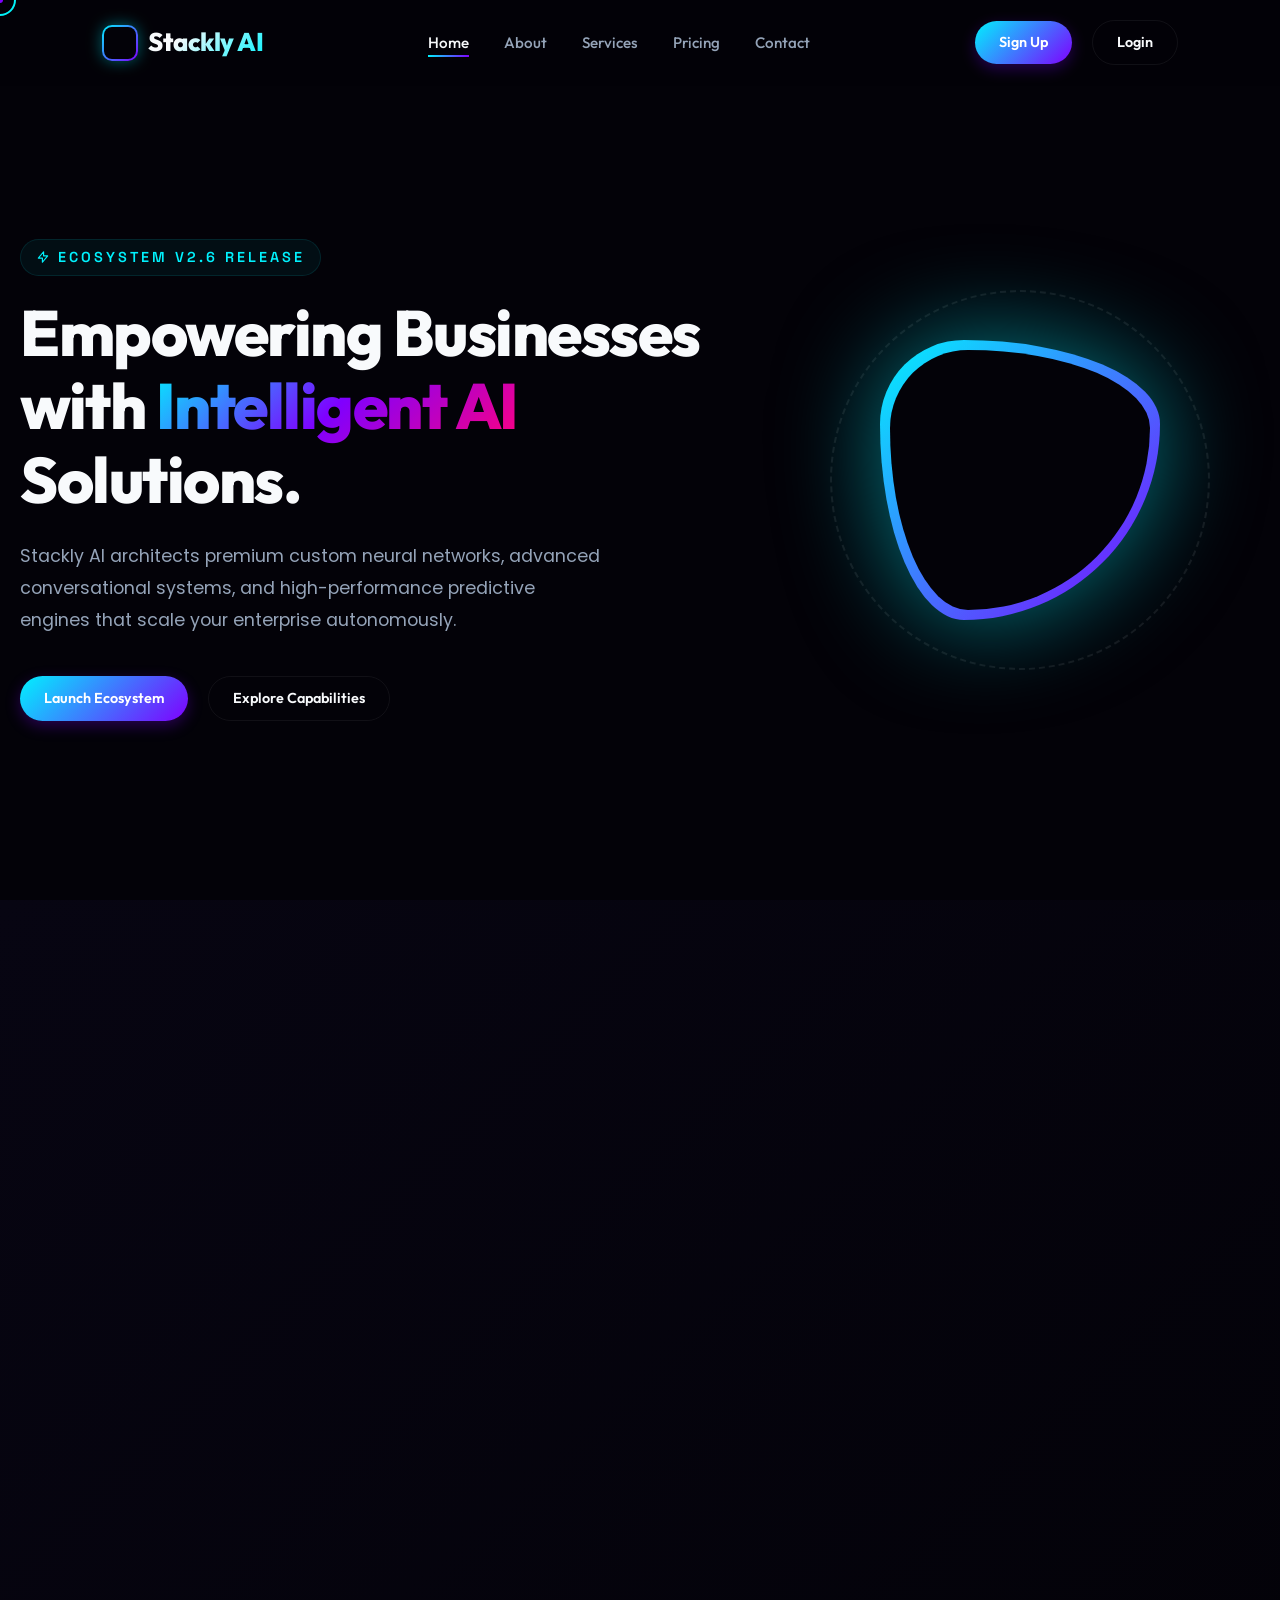
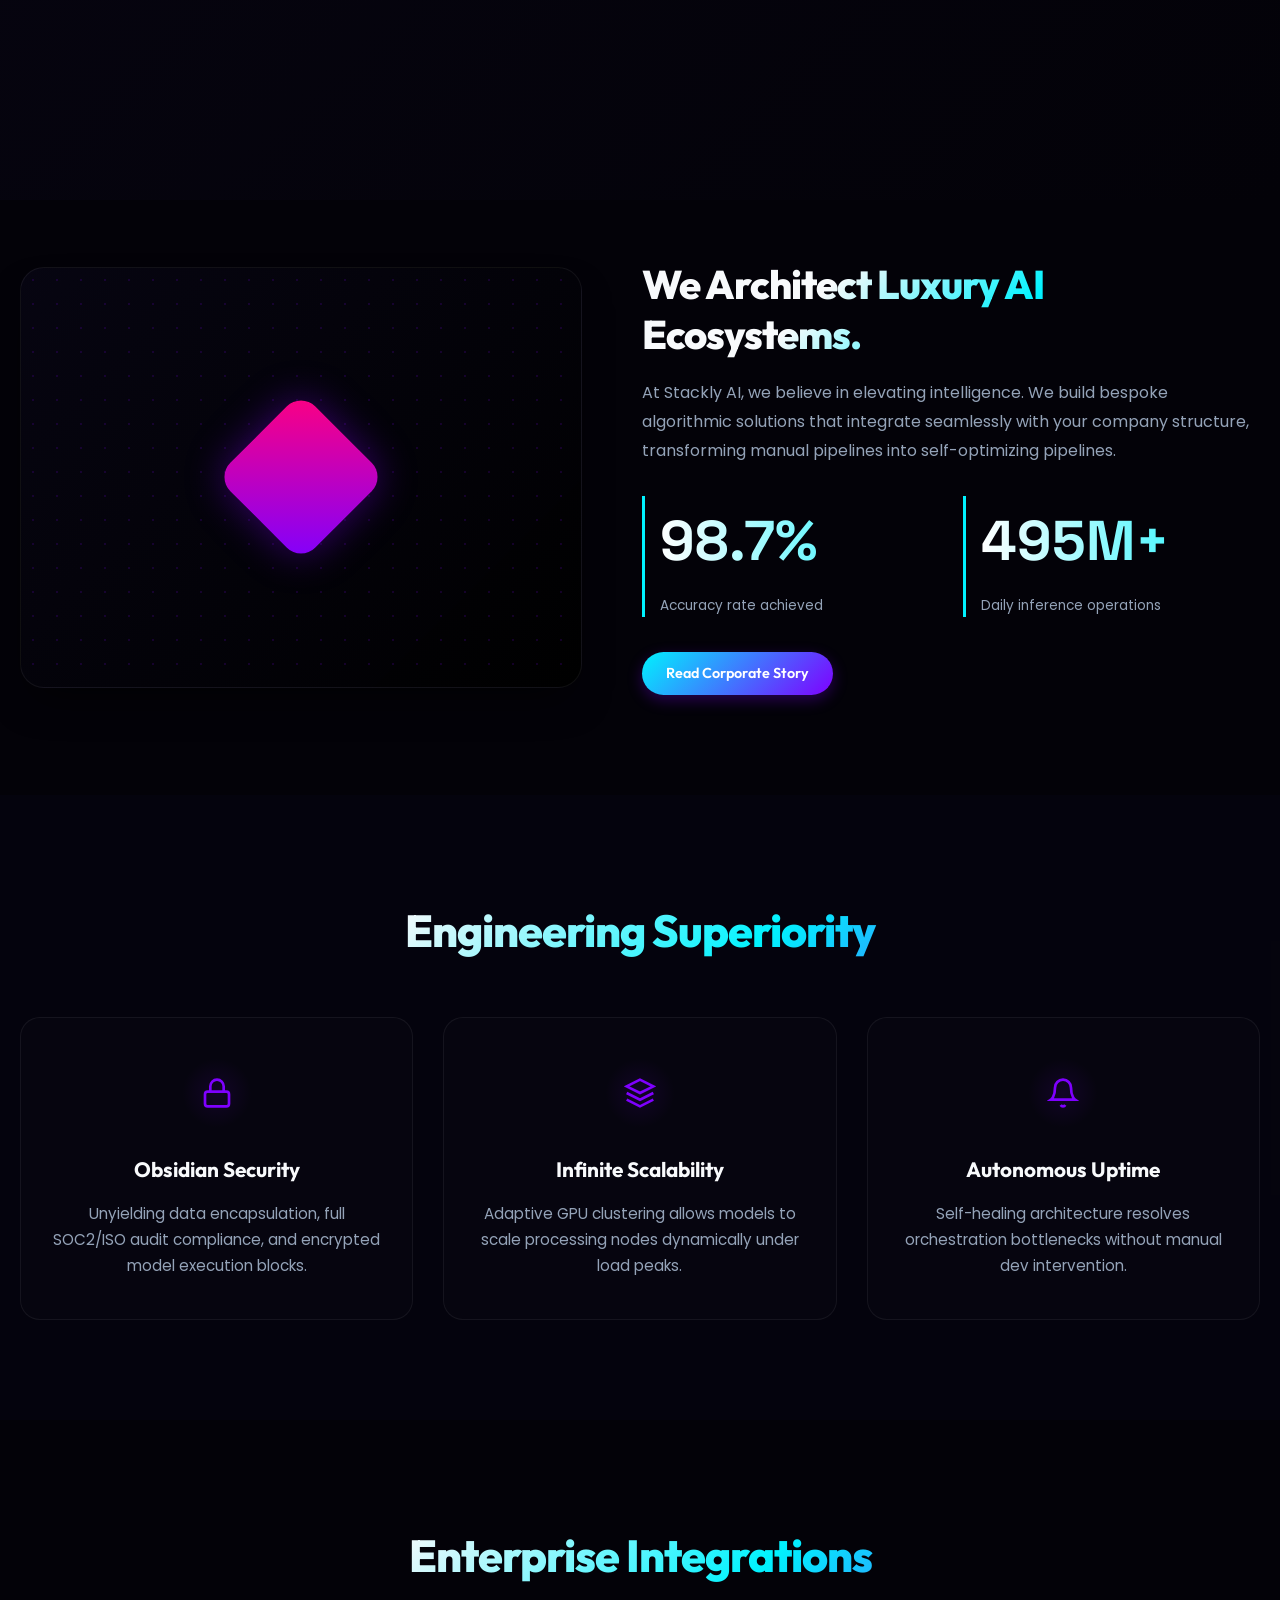
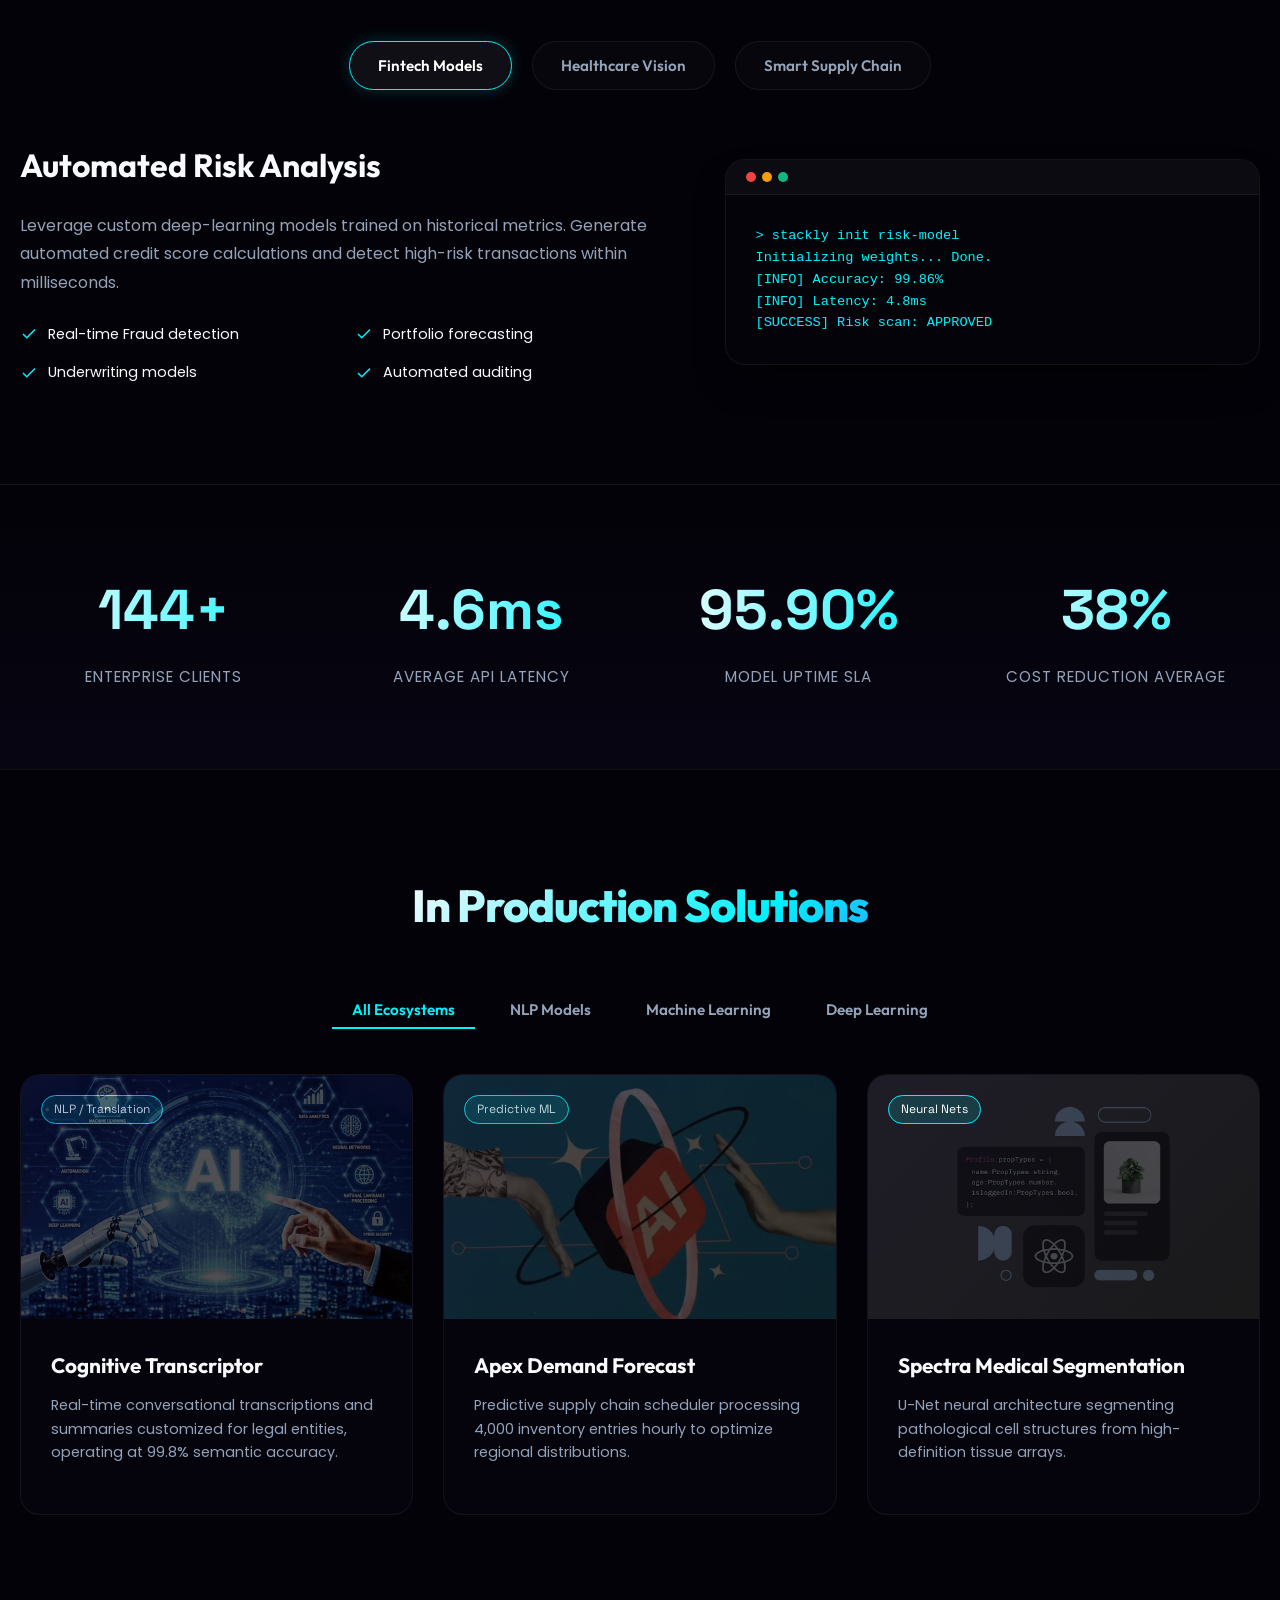
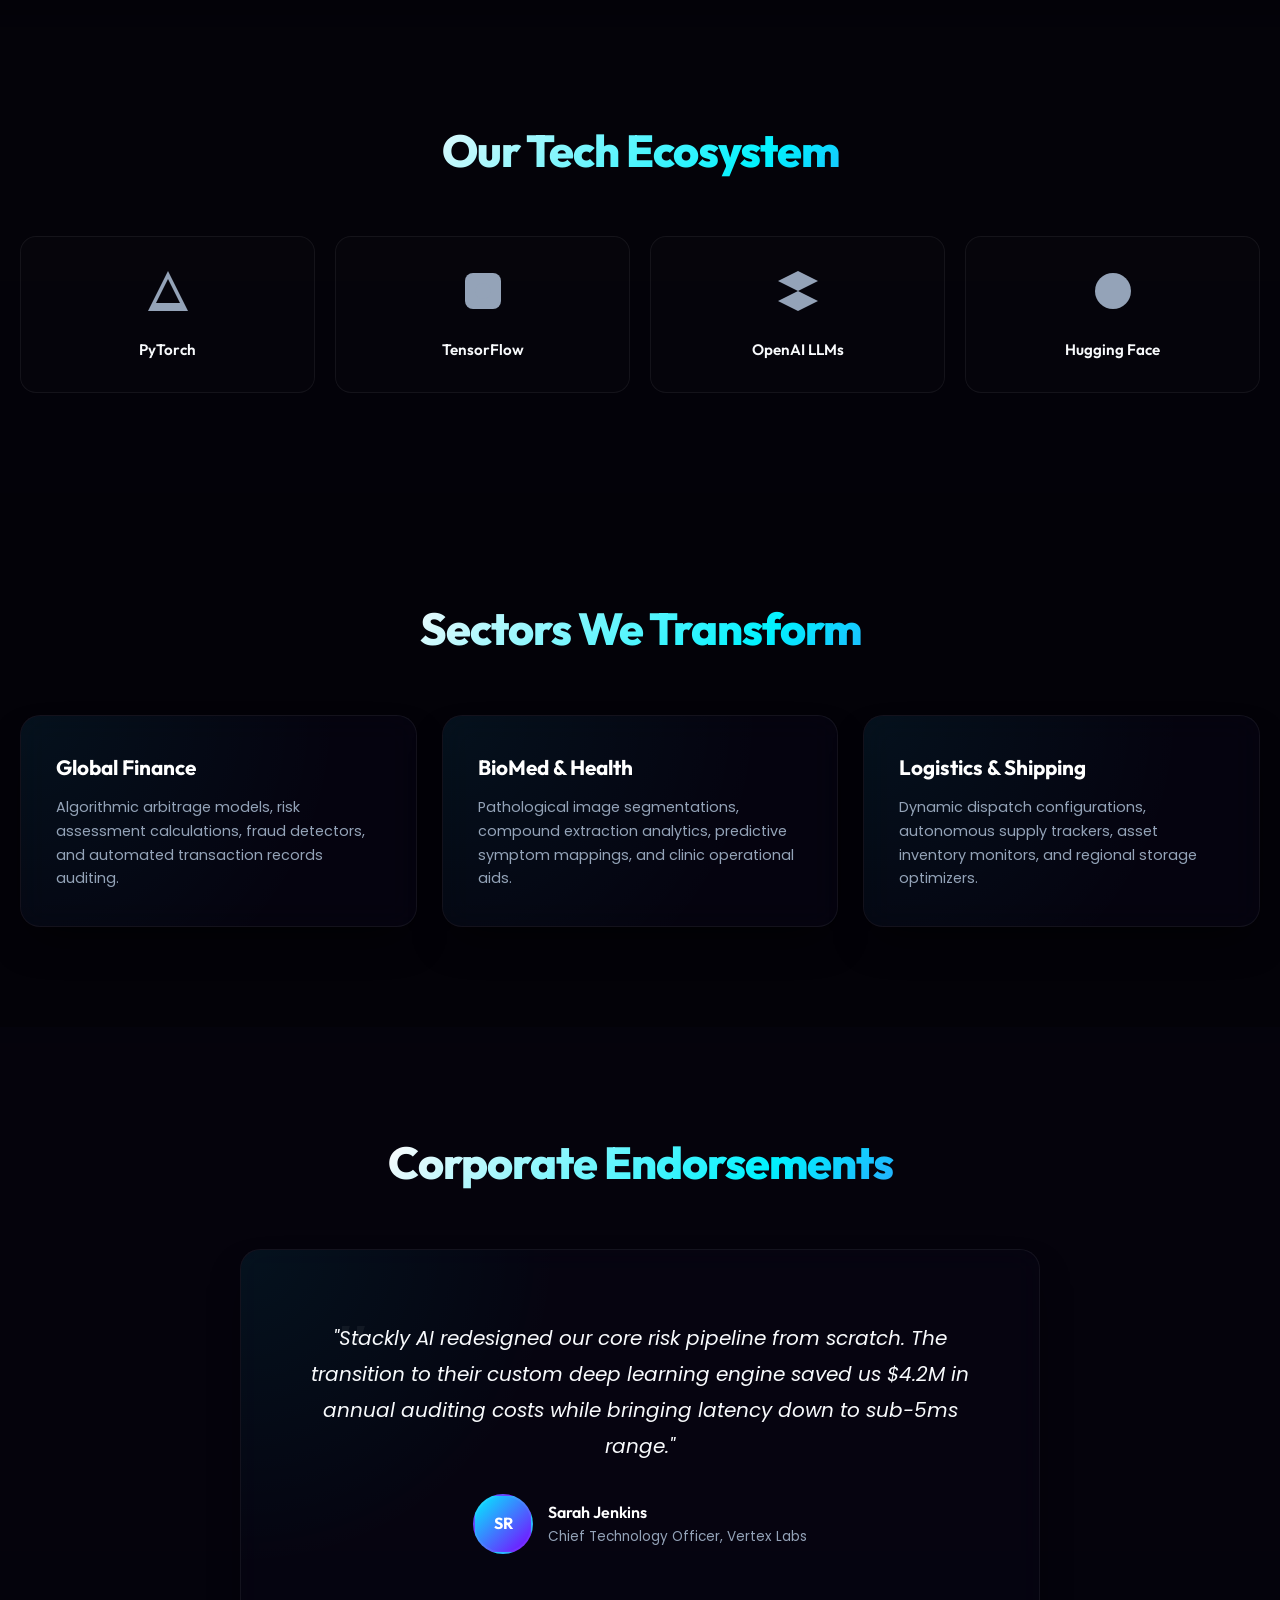
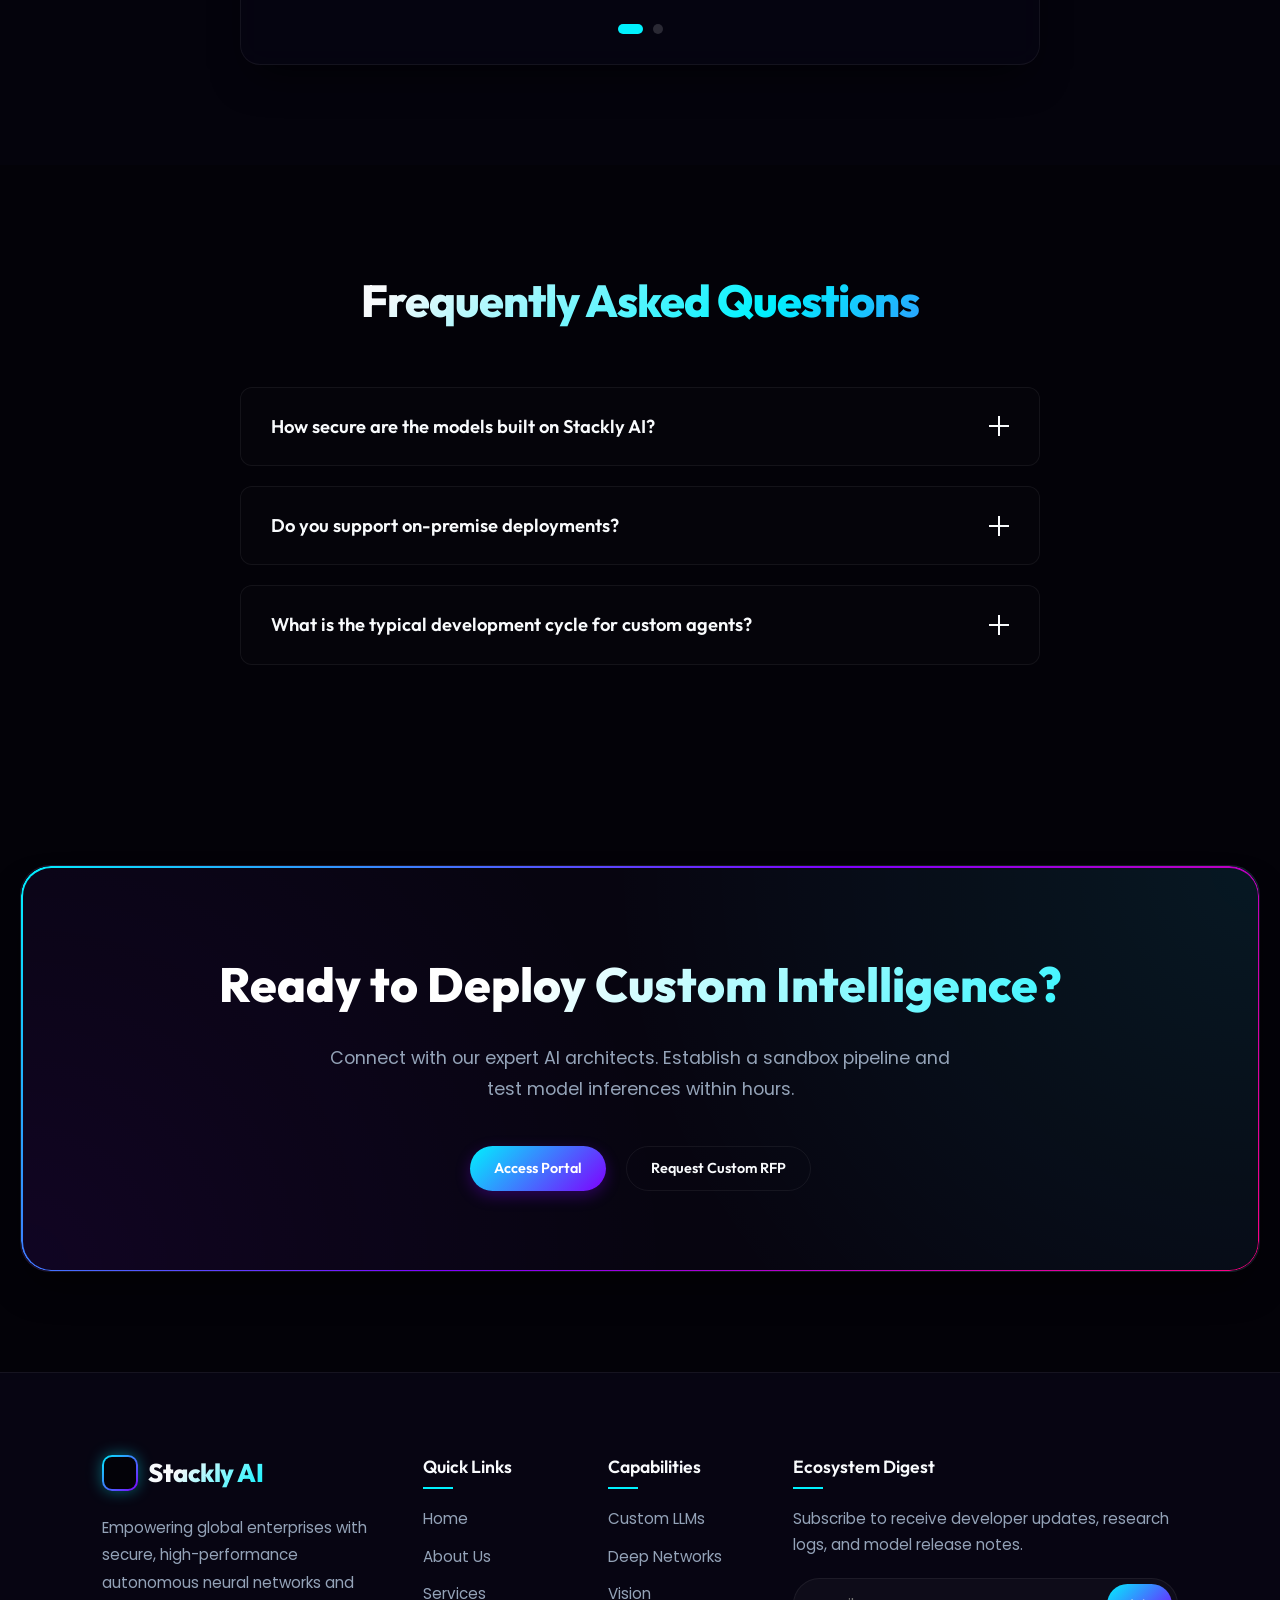
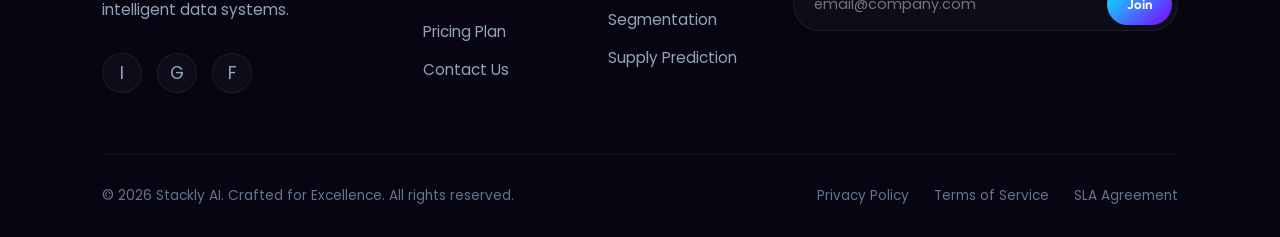
==== commit f0628274: "fbfbfbf" ====
--- a/index.html
+++ b/index.html
@@ -389,7 +389,9 @@
             <div class="project-card reveal-left" data-category="nlp">
                 <div class="project-img-wrapper">
                     <span class="project-tag">NLP / Translation</span>
-                    <svg class="project-img-placeholder" viewBox="0 0 24 24"><circle cx="12" cy="12" r="10"/><path d="M12 2v20M2 12h20"/></svg>
+<img src="assets/images/img1.webp"
+     alt="AI Project"
+     class="project-img-placeholder">
                 </div>
                 <div class="project-details">
                     <h3>Cognitive Transcriptor</h3>
@@ -401,7 +403,9 @@
             <div class="project-card reveal" data-category="ml">
                 <div class="project-img-wrapper">
                     <span class="project-tag">Predictive ML</span>
-                    <svg class="project-img-placeholder" viewBox="0 0 24 24"><polygon points="12 2 2 7 12 12 22 7 12 2"/><polyline points="2 17 12 22 22 17"/></svg>
+<img src="assets/images/img2.webp"
+     alt="AI Project"
+     class="project-img-placeholder">
                 </div>
                 <div class="project-details">
                     <h3>Apex Demand Forecast</h3>
@@ -412,8 +416,10 @@
             <!-- Project 3 -->
             <div class="project-card reveal-right" data-category="deep">
                 <div class="project-img-wrapper">
+<img src="assets/images/img3.webp"
+     alt="AI Project"
+     class="project-img-placeholder">
                     <span class="project-tag">Neural Nets</span>
-                    <svg class="project-img-placeholder" viewBox="0 0 24 24"><rect x="3" y="3" width="18" height="18" rx="2"/><path d="M9 17v-5M15 17V7"/></svg>
                 </div>
                 <div class="project-details">
                     <h3>Spectra Medical Segmentation</h3>
@@ -585,9 +591,9 @@
                 </a>
                 <p>Empowering global enterprises with secure, high-performance autonomous neural networks and intelligent data systems.</p>
                 <div class="footer-socials">
-                    <a href="#" class="social-icon">Li</a>
-                    <a href="#" class="social-icon">Gh</a>
-                    <a href="#" class="social-icon">Tw</a>
+                    <a href="404.html" class="social-icon">I</a>
+                    <a href="404.html" class="social-icon">G</a>
+                    <a href="404.html" class="social-icon">F</a>
                 </div>
             </div>
             
@@ -625,15 +631,15 @@
         <div class="footer-bottom">
             <p>&copy; 2026 Stackly AI. Crafted for Excellence. All rights reserved.</p>
             <div class="footer-bottom-links">
-                <a href="#">Privacy Policy</a>
-                <a href="#">Terms of Service</a>
-                <a href="#">SLA Agreement</a>
+                <a href="404.html">Privacy Policy</a>
+                <a href="404.html">Terms of Service</a>
+                <a href="404.html">SLA Agreement</a>
             </div>
         </div>
     </footer>
 
     <!-- Back to Top Button -->
-    <a href="#" class="back-to-top">
+    <a href="404.html" class="back-to-top">
         <svg style="width: 20px; height: 20px;" fill="none" stroke="currentColor" viewBox="0 0 24 24"><path stroke-linecap="round" stroke-linejoin="round" stroke-width="2" d="M5 10l7-7m0 0l7 7m-7-7v18"/></svg>
     </a>
 
--- a/assets/css/global.css
+++ b/assets/css/global.css
@@ -995,3 +995,39 @@
 .toast.error .toast-icon {
     color: #ef4444;
 }
+html,
+body{
+    width:100%;
+    overflow-x:hidden;
+}
+
+section{
+    width:100%;
+}
+
+.container-width>*{
+    width:100%;
+    max-width:100%;
+}
+
+.glass-card,
+.timeline-panel,
+.team-member,
+.value-card,
+.award-card,
+.cert-card,
+.culture-card,
+.story-visual,
+.map-container,
+.careers-card{
+    max-width:100%;
+    box-sizing:border-box;
+}
+
+img,
+svg,
+video,
+canvas{
+    max-width:100%;
+    height:auto;
+}
--- a/assets/css/home.css
+++ b/assets/css/home.css
@@ -1066,3 +1066,88 @@
         gap: 30px;
     }
 }
+/* ==========================================
+   GLOBAL PAGE ALIGNMENT FIX
+========================================== */
+
+html,
+body{
+    width:100%;
+    overflow-x:hidden;
+}
+
+*,
+*::before,
+*::after{
+    box-sizing:border-box;
+}
+
+/* Apply spacing to every section */
+section,
+.hero-section,
+.trusted-section,
+.services-section,
+.about-preview,
+.choose-section,
+.solutions-section,
+.stats-section,
+.projects-section,
+.tech-section,
+.industries-section,
+.testimonials-section,
+.faq-section,
+.cta-section{
+    padding-left:20px !important;
+    padding-right:20px !important;
+}
+
+/* Center all grids */
+.hero-grid,
+.about-preview-grid,
+.choose-grid,
+.solution-layout,
+.stats-grid,
+.projects-grid,
+.tech-grid,
+.industries-grid,
+.services-grid{
+    width:100%;
+    max-width:1320px;
+    margin:0 auto;
+}
+
+/* Mobile */
+@media (max-width:768px){
+
+    section,
+    .hero-section,
+    .trusted-section,
+    .services-section,
+    .about-preview,
+    .choose-section,
+    .solutions-section,
+    .stats-section,
+    .projects-section,
+    .tech-section,
+    .industries-section,
+    .testimonials-section,
+    .faq-section,
+    .cta-section{
+        padding-left:16px !important;
+        padding-right:16px !important;
+    }
+}
+.project-img-placeholder{
+    width:100%;
+    height:100%;
+    object-fit:cover;
+    display:block;
+}/* Stop image rotation */
+.project-img-placeholder{
+    width:100%;
+    height:100%;
+    object-fit:cover;
+    display:block;
+    animation:none !important;
+    transform:none !important;
+}
